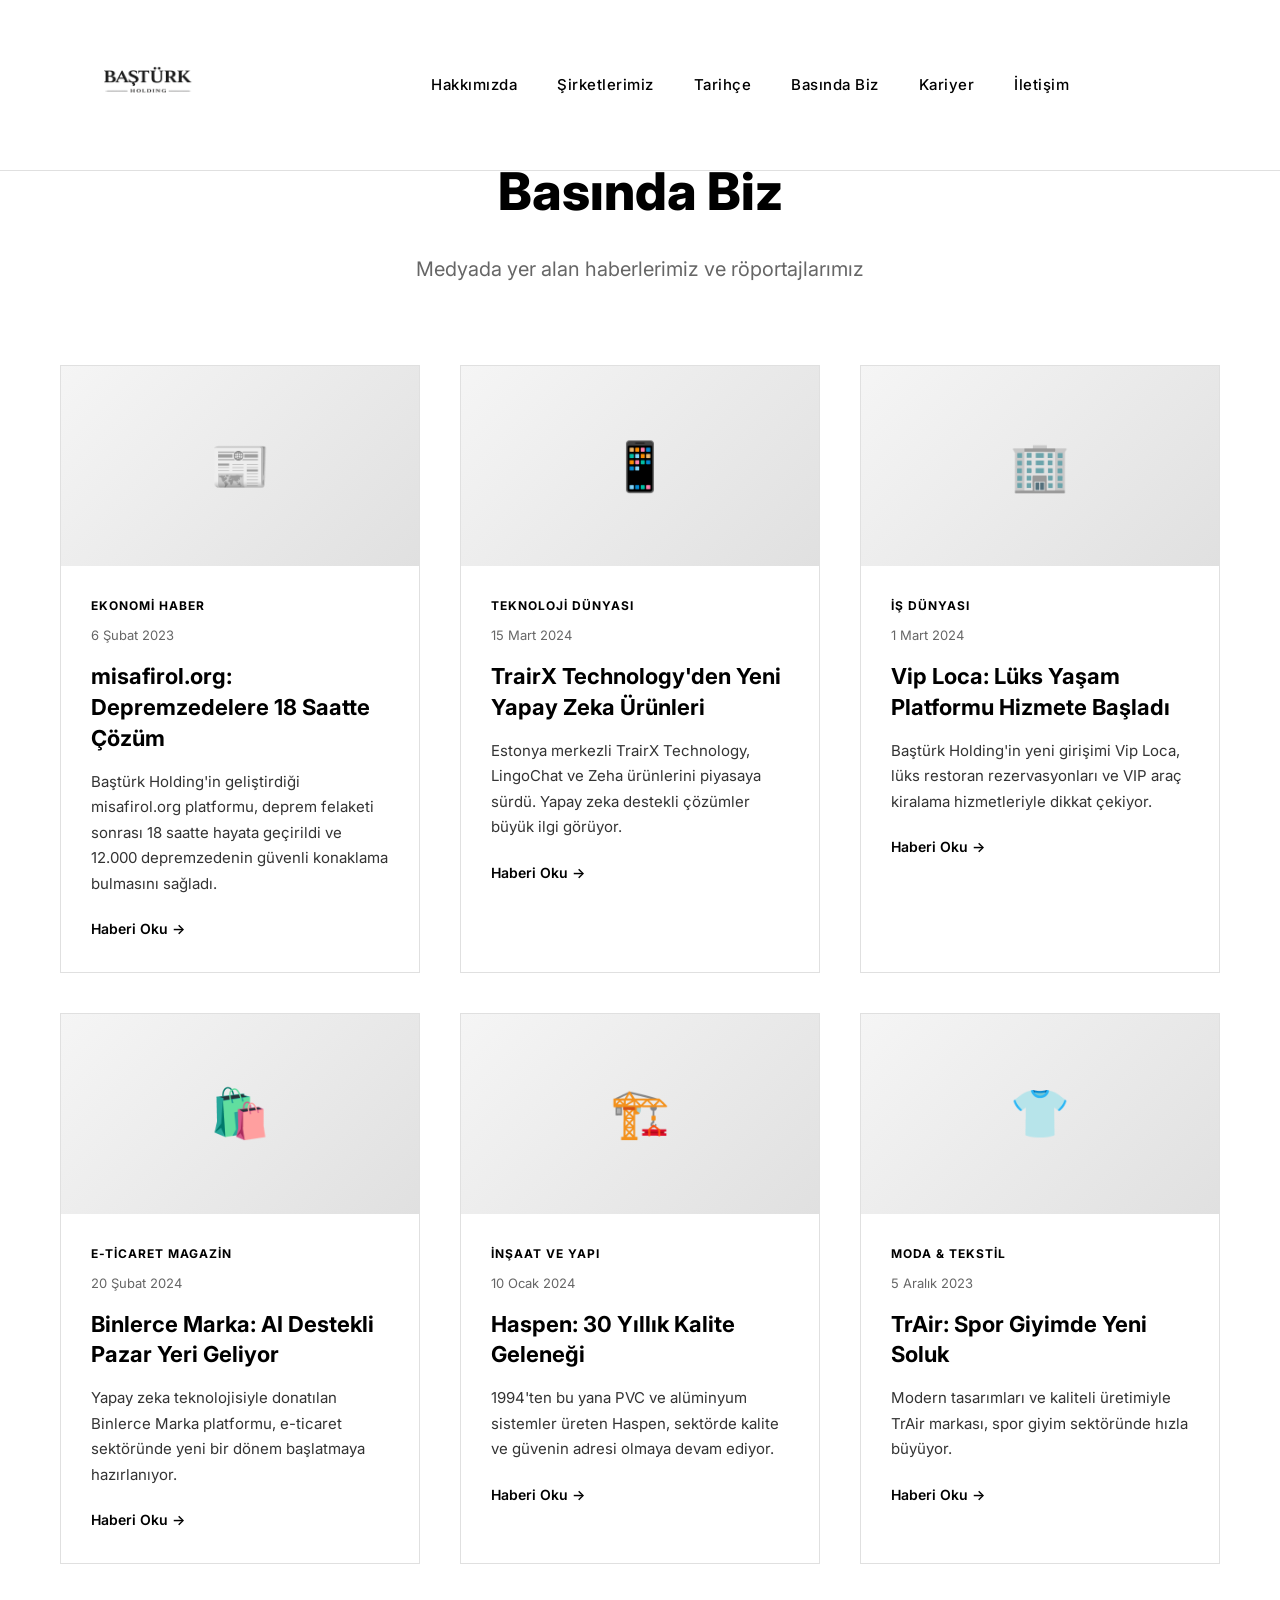
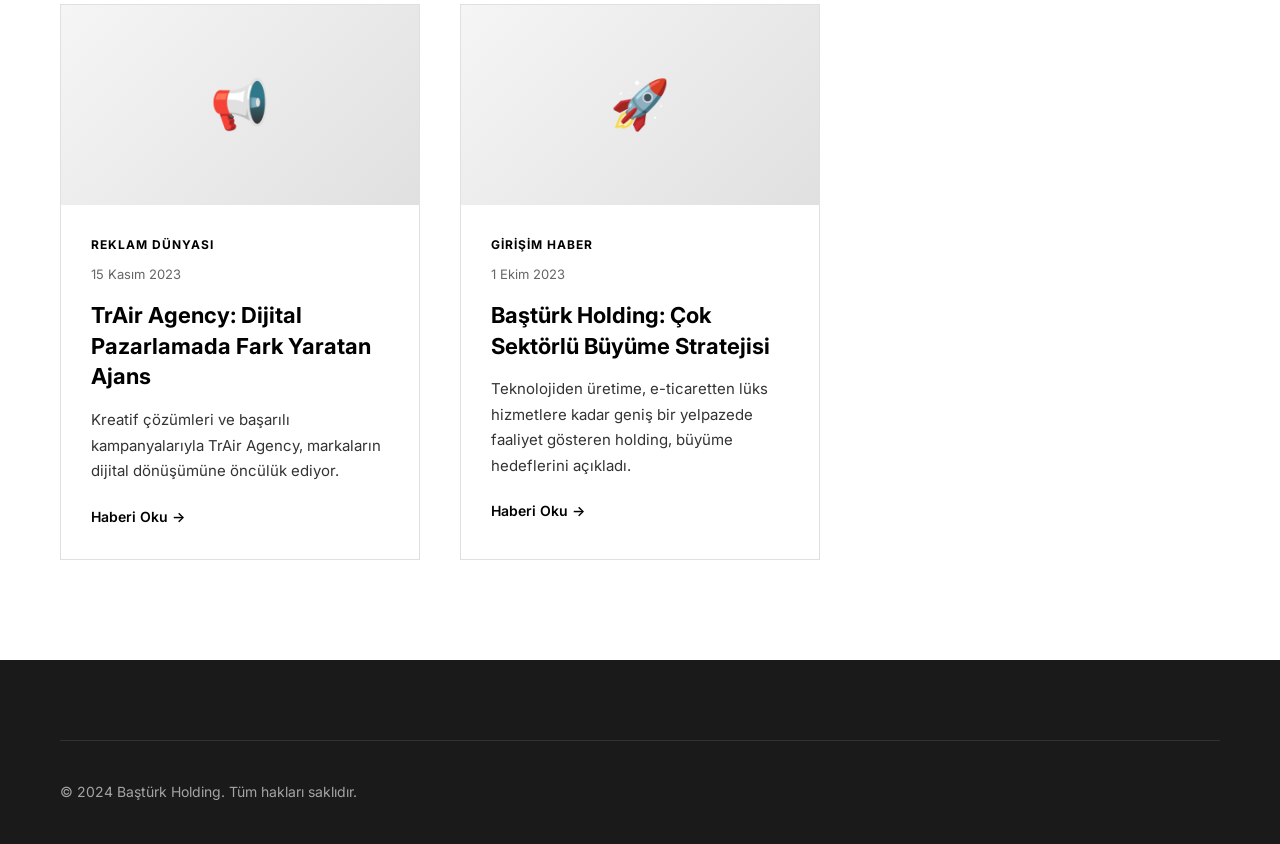
==== basinda-biz.html @ 67f51b10 "Add Careers and Press pages with job listings and media coverage" ====
<!DOCTYPE html>
<html lang="tr">
<head>
    <meta charset="UTF-8">
    <meta name="viewport" content="width=device-width, initial-scale=1.0">
    <title>Basında Biz | Baştürk Holding</title>
    <link rel="stylesheet" href="style.css">
    <link rel="preconnect" href="https://fonts.googleapis.com">
    <link rel="preconnect" href="https://fonts.gstatic.com" crossorigin>
    <link href="https://fonts.googleapis.com/css2?family=Inter:wght@300;400;500;600;700;800;900&display=swap" rel="stylesheet">
    <link rel="icon" type="image/png" href="favicon.png">
    <style>
        .press-page {
            padding: 150px 0 100px;
            background-color: var(--bg-white);
        }
        .press-hero {
            text-align: center;
            margin-bottom: 80px;
        }
        .press-hero h1 {
            font-size: 52px;
            font-weight: 800;
            margin-bottom: 20px;
        }
        .press-hero p {
            font-size: 20px;
            color: var(--light-gray);
        }
        .press-grid {
            display: grid;
            grid-template-columns: repeat(auto-fill, minmax(350px, 1fr));
            gap: 40px;
        }
        .press-card {
            background-color: var(--bg-white);
            border: 1px solid var(--border-gray);
            overflow: hidden;
            transition: var(--transition);
        }
        .press-card:hover {
            transform: translateY(-10px);
            box-shadow: 0 20px 60px rgba(0, 0, 0, 0.12);
        }
        .press-image {
            width: 100%;
            height: 200px;
            background: linear-gradient(135deg, #f5f5f5 0%, #e0e0e0 100%);
            display: flex;
            align-items: center;
            justify-content: center;
            font-size: 48px;
            color: #ccc;
        }
        .press-content {
            padding: 30px;
        }
        .press-source {
            font-size: 12px;
            font-weight: 700;
            letter-spacing: 1px;
            text-transform: uppercase;
            color: var(--primary-black);
            margin-bottom: 10px;
        }
        .press-date {
            font-size: 13px;
            color: var(--light-gray);
            margin-bottom: 15px;
        }
        .press-title {
            font-size: 22px;
            font-weight: 700;
            margin-bottom: 15px;
            line-height: 1.4;
        }
        .press-excerpt {
            font-size: 15px;
            line-height: 1.7;
            color: var(--text-gray);
            margin-bottom: 20px;
        }
        .press-link {
            display: inline-block;
            color: var(--primary-black);
            text-decoration: none;
            font-size: 14px;
            font-weight: 600;
            transition: var(--transition);
        }
        .press-link:hover {
            transform: translateX(5px);
        }
    </style>
</head>
<body>
    <header>
        <div class="container">
            <a href="index.html" class="logo">
                <img src="logo.png" alt="Baştürk Holding" class="logo-image">
            </a>
            <nav class="main-nav">
                <a href="index.html#hakkimizda">Hakkımızda</a>
                <a href="index.html#sirketlerimiz">Şirketlerimiz</a>
                <a href="index.html#timeline">Tarihçe</a>
                <a href="basinda-biz.html" class="active">Basında Biz</a>
                <a href="kariyer.html">Kariyer</a>
                <a href="index.html#iletisim">İletişim</a>
            </nav>
        </div>
    </header>

    <section class="press-page">
        <div class="container">
            <div class="press-hero">
                <h1>Basında Biz</h1>
                <p>Medyada yer alan haberlerimiz ve röportajlarımız</p>
            </div>

            <div class="press-grid">
                <article class="press-card">
                    <div class="press-image">📰</div>
                    <div class="press-content">
                        <div class="press-source">Ekonomi Haber</div>
                        <div class="press-date">6 Şubat 2023</div>
                        <h3 class="press-title">misafirol.org: Depremzedelere 18 Saatte Çözüm</h3>
                        <p class="press-excerpt">
                            Baştürk Holding'in geliştirdiği misafirol.org platformu, deprem felaketi sonrası 18 saatte hayata geçirildi ve 12.000 depremzedenin güvenli konaklama bulmasını sağladı.
                        </p>
                        <a href="#" class="press-link">Haberi Oku →</a>
                    </div>
                </article>

                <article class="press-card">
                    <div class="press-image">📱</div>
                    <div class="press-content">
                        <div class="press-source">Teknoloji Dünyası</div>
                        <div class="press-date">15 Mart 2024</div>
                        <h3 class="press-title">TrairX Technology'den Yeni Yapay Zeka Ürünleri</h3>
                        <p class="press-excerpt">
                            Estonya merkezli TrairX Technology, LingoChat ve Zeha ürünlerini piyasaya sürdü. Yapay zeka destekli çözümler büyük ilgi görüyor.
                        </p>
                        <a href="#" class="press-link">Haberi Oku →</a>
                    </div>
                </article>

                <article class="press-card">
                    <div class="press-image">🏢</div>
                    <div class="press-content">
                        <div class="press-source">İş Dünyası</div>
                        <div class="press-date">1 Mart 2024</div>
                        <h3 class="press-title">Vip Loca: Lüks Yaşam Platformu Hizmete Başladı</h3>
                        <p class="press-excerpt">
                            Baştürk Holding'in yeni girişimi Vip Loca, lüks restoran rezervasyonları ve VIP araç kiralama hizmetleriyle dikkat çekiyor.
                        </p>
                        <a href="#" class="press-link">Haberi Oku →</a>
                    </div>
                </article>

                <article class="press-card">
                    <div class="press-image">🛍️</div>
                    <div class="press-content">
                        <div class="press-source">E-Ticaret Magazin</div>
                        <div class="press-date">20 Şubat 2024</div>
                        <h3 class="press-title">Binlerce Marka: AI Destekli Pazar Yeri Geliyor</h3>
                        <p class="press-excerpt">
                            Yapay zeka teknolojisiyle donatılan Binlerce Marka platformu, e-ticaret sektöründe yeni bir dönem başlatmaya hazırlanıyor.
                        </p>
                        <a href="#" class="press-link">Haberi Oku →</a>
                    </div>
                </article>

                <article class="press-card">
                    <div class="press-image">🏗️</div>
                    <div class="press-content">
                        <div class="press-source">İnşaat ve Yapı</div>
                        <div class="press-date">10 Ocak 2024</div>
                        <h3 class="press-title">Haspen: 30 Yıllık Kalite Geleneği</h3>
                        <p class="press-excerpt">
                            1994'ten bu yana PVC ve alüminyum sistemler üreten Haspen, sektörde kalite ve güvenin adresi olmaya devam ediyor.
                        </p>
                        <a href="#" class="press-link">Haberi Oku →</a>
                    </div>
                </article>

                <article class="press-card">
                    <div class="press-image">👕</div>
                    <div class="press-content">
                        <div class="press-source">Moda & Tekstil</div>
                        <div class="press-date">5 Aralık 2023</div>
                        <h3 class="press-title">TrAir: Spor Giyimde Yeni Soluk</h3>
                        <p class="press-excerpt">
                            Modern tasarımları ve kaliteli üretimiyle TrAir markası, spor giyim sektöründe hızla büyüyor.
                        </p>
                        <a href="#" class="press-link">Haberi Oku →</a>
                    </div>
                </article>

                <article class="press-card">
                    <div class="press-image">📢</div>
                    <div class="press-content">
                        <div class="press-source">Reklam Dünyası</div>
                        <div class="press-date">15 Kasım 2023</div>
                        <h3 class="press-title">TrAir Agency: Dijital Pazarlamada Fark Yaratan Ajans</h3>
                        <p class="press-excerpt">
                            Kreatif çözümleri ve başarılı kampanyalarıyla TrAir Agency, markaların dijital dönüşümüne öncülük ediyor.
                        </p>
                        <a href="#" class="press-link">Haberi Oku →</a>
                    </div>
                </article>

                <article class="press-card">
                    <div class="press-image">🚀</div>
                    <div class="press-content">
                        <div class="press-source">Girişim Haber</div>
                        <div class="press-date">1 Ekim 2023</div>
                        <h3 class="press-title">Baştürk Holding: Çok Sektörlü Büyüme Stratejisi</h3>
                        <p class="press-excerpt">
                            Teknolojiden üretime, e-ticaretten lüks hizmetlere kadar geniş bir yelpazede faaliyet gösteren holding, büyüme hedeflerini açıkladı.
                        </p>
                        <a href="#" class="press-link">Haberi Oku →</a>
                    </div>
                </article>
            </div>
        </div>
    </section>

    <footer>
        <div class="container">
            <div class="footer-bottom">
                <p>&copy; 2024 Baştürk Holding. Tüm hakları saklıdır.</p>
            </div>
        </div>
    </footer>
</body>
</html>
---- style.css ----
* {
    margin: 0;
    padding: 0;
    box-sizing: border-box;
}

:root {
    --primary-black: #000000;
    --secondary-black: #1a1a1a;
    --text-gray: #333333;
    --light-gray: #666666;
    --border-gray: #e0e0e0;
    --bg-white: #ffffff;
    --bg-light: #fafafa;
    --transition: all 0.3s cubic-bezier(0.4, 0, 0.2, 1);
}

[data-theme="dark"] {
    --primary-black: #ffffff;
    --secondary-black: #e5e5e5;
    --text-gray: #cccccc;
    --light-gray: #999999;
    --border-gray: #333333;
    --bg-white: #0a0a0a;
    --bg-light: #1a1a1a;
}

html {
    scroll-behavior: smooth;
}

body {
    font-family: 'Inter', -apple-system, BlinkMacSystemFont, 'Segoe UI', sans-serif;
    background-color: var(--bg-white);
    color: var(--primary-black);
    line-height: 1.6;
    overflow-x: hidden;
    transition: background-color 0.3s ease, color 0.3s ease;
}

.container {
    max-width: 1400px;
    margin: 0 auto;
    padding: 0 60px;
}

/* Custom Cursor */
.cursor {
    width: 10px;
    height: 10px;
    border-radius: 50%;
    background-color: var(--primary-black);
    position: fixed;
    pointer-events: none;
    z-index: 9999;
    transition: transform 0.15s ease;
    mix-blend-mode: difference;
}

.cursor-follower {
    width: 40px;
    height: 40px;
    border: 2px solid var(--primary-black);
    border-radius: 50%;
    position: fixed;
    pointer-events: none;
    z-index: 9998;
    transition: all 0.3s ease;
    mix-blend-mode: difference;
}

/* Loading Screen */
.loading-screen {
    position: fixed;
    top: 0;
    left: 0;
    width: 100%;
    height: 100%;
    background-color: var(--bg-white);
    display: flex;
    align-items: center;
    justify-content: center;
    z-index: 10000;
    transition: opacity 0.5s ease, visibility 0.5s ease;
}

.loading-screen.hidden {
    opacity: 0;
    visibility: hidden;
}

.loader {
    text-align: center;
}

.loader-text {
    font-size: 48px;
    font-weight: 900;
    letter-spacing: 8px;
    margin-bottom: 30px;
    color: var(--primary-black);
}

.loader-bar {
    width: 300px;
    height: 3px;
    background-color: var(--border-gray);
    position: relative;
    overflow: hidden;
}

.loader-bar:after {
    content: '';
    position: absolute;
    top: 0;
    left: -100%;
    width: 100%;
    height: 100%;
    background-color: var(--primary-black);
    animation: loading 1.5s ease-in-out infinite;
}

@keyframes loading {
    0% { left: -100%; }
    100% { left: 100%; }
}

/* Language Toggle */
.language-toggle {
    display: flex;
    gap: 5px;
    background-color: var(--bg-white);
    border: 1px solid var(--border-gray);
    border-radius: 25px;
    padding: 5px;
}

.lang-btn {
    padding: 8px 16px;
    border: none;
    background: transparent;
    color: var(--light-gray);
    font-size: 13px;
    font-weight: 600;
    cursor: pointer;
    border-radius: 20px;
    transition: var(--transition);
}

.lang-btn.active {
    background-color: var(--primary-black);
    color: var(--bg-white);
}

/* Theme Toggle */
.theme-toggle {
    width: 45px;
    height: 45px;
    border-radius: 50%;
    border: 1px solid var(--border-gray);
    background-color: var(--bg-white);
    cursor: pointer;
    display: flex;
    align-items: center;
    justify-content: center;
    transition: var(--transition);
    flex-shrink: 0;
}

.theme-toggle:hover {
    transform: scale(1.1);
    box-shadow: 0 5px 20px rgba(0, 0, 0, 0.1);
}

.sun-icon {
    display: block;
}

.moon-icon {
    display: none;
}

[data-theme="dark"] .sun-icon {
    display: none;
}

[data-theme="dark"] .moon-icon {
    display: block;
}

/* Header */
header {
    background-color: rgba(255, 255, 255, 0.95);
    backdrop-filter: blur(20px);
    border-bottom: 1px solid var(--border-gray);
    padding: 25px 0;
    position: fixed;
    top: 0;
    left: 0;
    right: 0;
    z-index: 1000;
    transition: var(--transition);
}

[data-theme="dark"] header {
    background-color: rgba(10, 10, 10, 0.95);
}

header.scrolled {
    padding: 15px 0;
    box-shadow: 0 2px 30px rgba(0, 0, 0, 0.08);
}

header .container {
    display: flex;
    justify-content: space-between;
    align-items: center;
    gap: 40px;
}

.header-controls {
    display: flex;
    align-items: center;
    gap: 15px;
}

.logo {
    display: flex;
    align-items: center;
    cursor: pointer;
    text-decoration: none;
    flex-shrink: 0;
}

.logo-image {
    height: 120px;
    width: auto;
    transition: var(--transition);
}

.logo-image:hover {
    opacity: 0.8;
}

header.scrolled .logo-image {
    height: 80px;
}

.logo-text {
    font-size: 28px;
    font-weight: 900;
    letter-spacing: 3px;
    color: var(--primary-black);
}

.logo-subtitle {
    font-size: 11px;
    font-weight: 600;
    letter-spacing: 4px;
    color: var(--light-gray);
}

.main-nav {
    display: flex;
    gap: 40px;
    flex: 1;
    justify-content: center;
}

.main-nav a {
    color: var(--primary-black);
    text-decoration: none;
    font-size: 15px;
    font-weight: 500;
    letter-spacing: 0.5px;
    position: relative;
    transition: var(--transition);
}

.main-nav a:hover {
    opacity: 0.6;
}

.mobile-menu-toggle {
    display: none;
    flex-direction: column;
    gap: 6px;
    background: none;
    border: none;
    cursor: pointer;
    padding: 10px;
}

.mobile-menu-toggle span {
    width: 25px;
    height: 2px;
    background-color: var(--primary-black);
    transition: var(--transition);
}

/* Hero Section */
.hero {
    min-height: 100vh;
    display: flex;
    align-items: center;
    justify-content: center;
    position: relative;
    padding-top: 80px;
    overflow: hidden;
}

.hero-background {
    position: absolute;
    top: 0;
    left: 0;
    right: 0;
    bottom: 0;
    z-index: 0;
}

.grid-overlay {
    position: absolute;
    top: 0;
    left: 0;
    right: 0;
    bottom: 0;
    background-image: 
        linear-gradient(rgba(0, 0, 0, 0.03) 1px, transparent 1px),
        linear-gradient(90deg, rgba(0, 0, 0, 0.03) 1px, transparent 1px);
    background-size: 50px 50px;
    animation: gridMove 20s linear infinite;
}

@keyframes gridMove {
    0% { transform: translate(0, 0); }
    100% { transform: translate(50px, 50px); }
}

.gradient-orb {
    position: absolute;
    border-radius: 50%;
    filter: blur(80px);
    opacity: 0.15;
    animation: float 20s ease-in-out infinite;
}

.orb-1 {
    width: 500px;
    height: 500px;
    background: radial-gradient(circle, rgba(0, 0, 0, 0.3) 0%, transparent 70%);
    top: -200px;
    left: -200px;
    animation-delay: 0s;
}

.orb-2 {
    width: 400px;
    height: 400px;
    background: radial-gradient(circle, rgba(0, 0, 0, 0.2) 0%, transparent 70%);
    bottom: -150px;
    right: -150px;
    animation-delay: 7s;
}

.orb-3 {
    width: 350px;
    height: 350px;
    background: radial-gradient(circle, rgba(0, 0, 0, 0.25) 0%, transparent 70%);
    top: 50%;
    left: 50%;
    transform: translate(-50%, -50%);
    animation-delay: 14s;
}

@keyframes float {
    0%, 100% { transform: translate(0, 0) scale(1); }
    33% { transform: translate(50px, -50px) scale(1.1); }
    66% { transform: translate(-50px, 50px) scale(0.9); }
}

.hero-content {
    text-align: center;
    position: relative;
    z-index: 1;
    animation: fadeInUp 1s ease;
}

.hero-badge {
    display: inline-block;
    padding: 10px 25px;
    border: 1px solid var(--border-gray);
    font-size: 12px;
    font-weight: 600;
    letter-spacing: 2px;
    text-transform: uppercase;
    margin-bottom: 40px;
    background-color: var(--bg-white);
}

.hero-title {
    font-size: 90px;
    font-weight: 900;
    letter-spacing: 10px;
    margin-bottom: 30px;
    color: var(--primary-black);
    line-height: 1.1;
}

.title-line {
    display: block;
    animation: slideInLeft 0.8s ease;
}

.title-line:nth-child(2) {
    animation-delay: 0.2s;
}

@keyframes slideInLeft {
    from {
        opacity: 0;
        transform: translateX(-50px);
    }
    to {
        opacity: 1;
        transform: translateX(0);
    }
}

.hero-line {
    width: 100px;
    height: 3px;
    background-color: var(--primary-black);
    margin: 0 auto 30px;
}

.hero-subtitle {
    font-size: 28px;
    font-weight: 300;
    letter-spacing: 2px;
    margin-bottom: 20px;
    color: var(--text-gray);
}

.hero-description {
    font-size: 18px;
    color: var(--light-gray);
    margin-bottom: 50px;
    font-weight: 400;
    max-width: 600px;
    margin-left: auto;
    margin-right: auto;
}

.hero-buttons {
    display: flex;
    gap: 20px;
    justify-content: center;
    flex-wrap: wrap;
}

.cta-button {
    display: inline-block;
    padding: 18px 45px;
    text-decoration: none;
    font-size: 15px;
    font-weight: 600;
    letter-spacing: 1px;
    transition: var(--transition);
    border: 2px solid var(--primary-black);
    position: relative;
    overflow: hidden;
}

.cta-button.primary {
    background-color: var(--primary-black);
    color: var(--bg-white);
}

.cta-button.primary:hover {
    background-color: transparent;
    color: var(--primary-black);
    transform: translateY(-3px);
    box-shadow: 0 10px 30px rgba(0, 0, 0, 0.15);
}

.cta-button.secondary {
    background-color: transparent;
    color: var(--primary-black);
}

.cta-button.secondary:hover {
    background-color: var(--primary-black);
    color: var(--bg-white);
    transform: translateY(-3px);
    box-shadow: 0 10px 30px rgba(0, 0, 0, 0.15);
}

.scroll-indicator {
    position: absolute;
    bottom: 40px;
    left: 50%;
    transform: translateX(-50%);
    display: flex;
    flex-direction: column;
    align-items: center;
    gap: 10px;
    animation: bounce 2s infinite;
}

.scroll-indicator span {
    display: block;
    width: 2px;
    height: 40px;
    background-color: var(--primary-black);
}

.scroll-indicator p {
    font-size: 11px;
    font-weight: 600;
    letter-spacing: 2px;
    text-transform: uppercase;
    color: var(--light-gray);
}

@keyframes bounce {
    0%, 20%, 50%, 80%, 100% {
        transform: translateX(-50%) translateY(0);
    }
    40% {
        transform: translateX(-50%) translateY(-10px);
    }
    60% {
        transform: translateX(-50%) translateY(-5px);
    }
}

@keyframes fadeInUp {
    from {
        opacity: 0;
        transform: translateY(30px);
    }
    to {
        opacity: 1;
        transform: translateY(0);
    }
}

/* Section Header */
.section-header {
    display: flex;
    align-items: center;
    gap: 30px;
    margin-bottom: 80px;
}

.section-number {
    font-size: 100px;
    font-weight: 900;
    color: rgba(0, 0, 0, 0.03);
    line-height: 1;
}

[data-theme="dark"] .section-number {
    color: rgba(255, 255, 255, 0.03);
}

.section-header h2 {
    font-size: 52px;
    font-weight: 800;
    letter-spacing: -1px;
    margin-bottom: 10px;
}

.section-subtitle {
    font-size: 16px;
    color: var(--light-gray);
    font-weight: 500;
    letter-spacing: 1px;
    text-transform: uppercase;
}

/* About Section */
.about {
    padding: 150px 0;
    background-color: var(--bg-white);
    position: relative;
}

.about-content {
    max-width: 1200px;
}

.about-text {
    font-size: 24px;
    line-height: 1.8;
    color: var(--text-gray);
    margin-bottom: 100px;
    font-weight: 400;
}

.stats {
    display: grid;
    grid-template-columns: repeat(4, 1fr);
    gap: 40px;
}

.stat-item {
    text-align: center;
    padding: 50px 30px;
    border: 1px solid var(--border-gray);
    transition: var(--transition);
    position: relative;
    overflow: hidden;
}

.stat-item:before {
    content: '';
    position: absolute;
    top: 0;
    left: -100%;
    width: 100%;
    height: 100%;
    background: linear-gradient(90deg, transparent, rgba(0, 0, 0, 0.03), transparent);
    transition: left 0.5s ease;
}

.stat-item:hover:before {
    left: 100%;
}

.stat-item:hover {
    transform: translateY(-10px);
    box-shadow: 0 15px 50px rgba(0, 0, 0, 0.1);
    border-color: var(--primary-black);
}

.stat-number {
    font-size: 72px;
    font-weight: 900;
    color: var(--primary-black);
    margin-bottom: 15px;
    font-family: 'Playfair Display', serif;
}

.stat-label {
    font-size: 13px;
    font-weight: 600;
    letter-spacing: 2px;
    text-transform: uppercase;
    color: var(--light-gray);
}

/* Companies Section */
.companies {
    padding: 150px 0;
    background-color: var(--bg-light);
}

.filter-buttons {
    display: flex;
    justify-content: center;
    gap: 15px;
    margin-bottom: 60px;
    flex-wrap: wrap;
}

.filter-btn {
    padding: 12px 30px;
    border: 1px solid var(--border-gray);
    background-color: var(--bg-white);
    color: var(--primary-black);
    font-size: 14px;
    font-weight: 600;
    letter-spacing: 0.5px;
    cursor: pointer;
    transition: var(--transition);
}

.filter-btn:hover,
.filter-btn.active {
    background-color: var(--primary-black);
    color: var(--bg-white);
    border-color: var(--primary-black);
    transform: translateY(-2px);
}

.companies-grid {
    display: grid;
    grid-template-columns: repeat(2, 1fr);
    gap: 40px;
}

.company-card {
    background-color: var(--bg-white);
    border: 1px solid var(--border-gray);
    padding: 60px;
    position: relative;
    transition: var(--transition);
    overflow: hidden;
}

.company-card:before {
    content: '';
    position: absolute;
    top: 0;
    left: 0;
    width: 5px;
    height: 0;
    background-color: var(--primary-black);
    transition: height 0.5s ease;
}

.company-card:hover:before {
    height: 100%;
}

.company-card:hover {
    transform: translateY(-10px);
    box-shadow: 0 20px 60px rgba(0, 0, 0, 0.12);
}

.company-number {
    position: absolute;
    top: 30px;
    right: 40px;
    font-size: 140px;
    font-weight: 900;
    color: rgba(0, 0, 0, 0.02);
    line-height: 1;
    font-family: 'Playfair Display', serif;
}

[data-theme="dark"] .company-number {
    color: rgba(255, 255, 255, 0.02);
}

.company-icon {
    margin-bottom: 30px;
    color: var(--primary-black);
}

.company-header {
    margin-bottom: 25px;
}

.company-header h3 {
    font-size: 32px;
    font-weight: 800;
    margin-bottom: 12px;
    color: var(--primary-black);
    letter-spacing: -0.5px;
}

.company-header .location,
.company-header .tagline {
    font-size: 14px;
    color: var(--light-gray);
    font-weight: 500;
    letter-spacing: 1px;
}

.company-header .tagline {
    font-style: italic;
    font-weight: 400;
}

.company-description {
    font-size: 17px;
    line-height: 1.8;
    color: var(--text-gray);
    margin-bottom: 30px;
    font-weight: 400;
}

.company-services {
    display: flex;
    flex-wrap: wrap;
    gap: 12px;
    margin: 30px 0;
}

.service-tag {
    display: inline-block;
    padding: 10px 20px;
    background-color: var(--bg-light);
    color: var(--primary-black);
    font-size: 13px;
    font-weight: 500;
    letter-spacing: 0.5px;
    border: 1px solid var(--border-gray);
    transition: var(--transition);
}

.service-tag:hover {
    background-color: var(--primary-black);
    color: var(--bg-white);
    transform: translateY(-2px);
}

.company-link {
    display: inline-block;
    margin-top: 25px;
    color: var(--primary-black);
    text-decoration: none;
    font-size: 15px;
    font-weight: 600;
    letter-spacing: 0.5px;
    transition: var(--transition);
}

.company-link:hover {
    transform: translateX(10px);
}

.status {
    font-size: 13px;
    color: var(--light-gray);
    font-style: italic;
    margin-top: 25px;
    padding-top: 25px;
    border-top: 1px solid var(--border-gray);
}

/* Products Grid */
.products-grid {
    display: grid;
    grid-template-columns: repeat(3, 1fr);
    gap: 15px;
    margin: 30px 0;
}

.product-item {
    padding: 25px;
    background-color: var(--bg-light);
    border: 1px solid var(--border-gray);
    transition: var(--transition);
    cursor: pointer;
}

.product-item:hover {
    background-color: var(--primary-black);
    color: var(--bg-white);
    transform: scale(1.05);
    box-shadow: 0 10px 30px rgba(0, 0, 0, 0.15);
}

.product-item h4 {
    font-size: 18px;
    font-weight: 700;
    margin-bottom: 8px;
}

.product-item p {
    font-size: 13px;
    font-weight: 400;
    opacity: 0.8;
}

.product-item:hover p {
    color: var(--bg-white);
}

.values {
    margin-top: 30px;
    padding-top: 30px;
    border-top: 1px solid var(--border-gray);
}

.values p {
    font-size: 15px;
    color: var(--text-gray);
    line-height: 1.8;
}

/* Timeline Section */
.timeline-section {
    padding: 150px 0;
    background-color: var(--bg-white);
}

.timeline {
    position: relative;
    max-width: 1000px;
    margin: 0 auto;
}

.timeline:before {
    content: '';
    position: absolute;
    left: 50%;
    top: 0;
    bottom: 0;
    width: 2px;
    background-color: var(--border-gray);
    transform: translateX(-50%);
}

.timeline-item {
    display: flex;
    gap: 60px;
    margin-bottom: 80px;
    position: relative;
    opacity: 0;
    transform: translateY(30px);
    transition: var(--transition);
}

.timeline-item.visible {
    opacity: 1;
    transform: translateY(0);
}

.timeline-item:nth-child(even) {
    flex-direction: row-reverse;
}

.timeline-year {
    flex: 0 0 200px;
    text-align: right;
    font-size: 48px;
    font-weight: 900;
    color: var(--primary-black);
    font-family: 'Playfair Display', serif;
}

.timeline-item:nth-child(even) .timeline-year {
    text-align: left;
}

.timeline-content {
    flex: 1;
    padding: 30px;
    background-color: var(--bg-light);
    border: 1px solid var(--border-gray);
    position: relative;
}

.timeline-content:before {
    content: '';
    position: absolute;
    top: 50%;
    width: 20px;
    height: 20px;
    background-color: var(--primary-black);
    border-radius: 50%;
    transform: translateY(-50%);
}

.timeline-item:nth-child(odd) .timeline-content:before {
    left: -70px;
}

.timeline-item:nth-child(even) .timeline-content:before {
    right: -70px;
}

.timeline-content h3 {
    font-size: 24px;
    font-weight: 700;
    margin-bottom: 15px;
    color: var(--primary-black);
}

.timeline-content p {
    font-size: 16px;
    line-height: 1.8;
    color: var(--text-gray);
}

/* News Section */
.news-section {
    padding: 150px 0;
    background-color: var(--bg-light);
}

.news-grid {
    display: grid;
    grid-template-columns: repeat(3, 1fr);
    gap: 40px;
}

.news-card {
    background-color: var(--bg-white);
    border: 1px solid var(--border-gray);
    padding: 40px;
    transition: var(--transition);
    cursor: pointer;
}

.news-card:hover {
    transform: translateY(-10px);
    box-shadow: 0 20px 60px rgba(0, 0, 0, 0.12);
}

.news-date {
    font-size: 12px;
    font-weight: 600;
    letter-spacing: 1px;
    text-transform: uppercase;
    color: var(--light-gray);
    margin-bottom: 20px;
}

.news-card h3 {
    font-size: 22px;
    font-weight: 700;
    margin-bottom: 15px;
    color: var(--primary-black);
    line-height: 1.4;
}

.news-card p {
    font-size: 15px;
    line-height: 1.7;
    color: var(--text-gray);
    margin-bottom: 20px;
}

.news-link {
    display: inline-block;
    color: var(--primary-black);
    text-decoration: none;
    font-size: 14px;
    font-weight: 600;
    letter-spacing: 0.5px;
    transition: var(--transition);
}

.news-link:hover {
    transform: translateX(10px);
}

/* Contact Section */
.contact {
    padding: 150px 0;
    background-color: var(--bg-white);
}

.contact-wrapper {
    display: grid;
    grid-template-columns: 1fr 1.5fr;
    gap: 80px;
    margin-top: 60px;
}

.contact-info-box h3 {
    font-size: 32px;
    font-weight: 800;
    margin-bottom: 40px;
    letter-spacing: -0.5px;
}

.contact-item {
    display: flex;
    align-items: flex-start;
    gap: 20px;
    margin-bottom: 30px;
}

.contact-item svg {
    flex-shrink: 0;
    margin-top: 3px;
}

.contact-item p {
    font-size: 17px;
    color: var(--text-gray);
    line-height: 1.6;
}

.contact-domain {
    font-weight: 700;
    color: var(--primary-black);
}

.social-links {
    display: flex;
    gap: 20px;
    margin-top: 40px;
}

.social-links a {
    width: 50px;
    height: 50px;
    border: 1px solid var(--border-gray);
    display: flex;
    align-items: center;
    justify-content: center;
    color: var(--primary-black);
    transition: var(--transition);
}

.social-links a:hover {
    background-color: var(--primary-black);
    color: var(--bg-white);
    transform: translateY(-5px);
    box-shadow: 0 10px 30px rgba(0, 0, 0, 0.15);
}

/* Contact Form */
.contact-form-box {
    background-color: var(--bg-light);
    border: 1px solid var(--border-gray);
    padding: 50px;
}

.form-group {
    position: relative;
    margin-bottom: 35px;
}

.form-group input,
.form-group textarea {
    width: 100%;
    padding: 15px 0;
    border: none;
    border-bottom: 2px solid var(--border-gray);
    background-color: transparent;
    font-size: 16px;
    color: var(--primary-black);
    font-family: 'Inter', sans-serif;
    transition: var(--transition);
}

.form-group input:focus,
.form-group textarea:focus {
    outline: none;
    border-bottom-color: var(--primary-black);
}

.form-group label {
    position: absolute;
    left: 0;
    top: 15px;
    color: var(--light-gray);
    font-size: 16px;
    pointer-events: none;
    transition: var(--transition);
}

.form-group input:focus + label,
.form-group input:not(:placeholder-shown) + label,
.form-group textarea:focus + label,
.form-group textarea:not(:placeholder-shown) + label {
    top: -20px;
    font-size: 12px;
    color: var(--primary-black);
    font-weight: 600;
}

.submit-btn {
    width: 100%;
    padding: 18px;
    background-color: var(--primary-black);
    color: var(--bg-white);
    border: 2px solid var(--primary-black);
    font-size: 15px;
    font-weight: 600;
    letter-spacing: 1px;
    cursor: pointer;
    transition: var(--transition);
}

.submit-btn:hover {
    background-color: transparent;
    color: var(--primary-black);
    transform: translateY(-3px);
    box-shadow: 0 10px 30px rgba(0, 0, 0, 0.15);
}

/* Newsletter Section */
.newsletter {
    padding: 100px 0;
    background-color: var(--primary-black);
    color: var(--bg-white);
}

.newsletter-content {
    text-align: center;
    max-width: 700px;
    margin: 0 auto;
}

.newsletter h2 {
    font-size: 42px;
    font-weight: 800;
    margin-bottom: 20px;
    color: var(--bg-white);
}

.newsletter p {
    font-size: 18px;
    margin-bottom: 40px;
    color: rgba(255, 255, 255, 0.7);
}

.newsletter-form {
    display: flex;
    gap: 15px;
    max-width: 500px;
    margin: 0 auto;
}

.newsletter-form input {
    flex: 1;
    padding: 18px 25px;
    border: 1px solid rgba(255, 255, 255, 0.2);
    background-color: rgba(255, 255, 255, 0.05);
    color: var(--bg-white);
    font-size: 15px;
    font-family: 'Inter', sans-serif;
}

.newsletter-form input::placeholder {
    color: rgba(255, 255, 255, 0.5);
}

.newsletter-form button {
    padding: 18px 35px;
    background-color: var(--bg-white);
    color: var(--primary-black);
    border: none;
    font-size: 15px;
    font-weight: 600;
    letter-spacing: 0.5px;
    cursor: pointer;
    transition: var(--transition);
}

.newsletter-form button:hover {
    transform: translateY(-3px);
    box-shadow: 0 10px 30px rgba(255, 255, 255, 0.3);
}

/* Footer */
footer {
    background-color: var(--secondary-black);
    color: var(--bg-white);
    padding: 80px 0 40px;
}

[data-theme="dark"] footer {
    background-color: #000000;
}

.footer-grid {
    display: grid;
    grid-template-columns: 2fr 1fr 1fr 1fr;
    gap: 60px;
    margin-bottom: 60px;
}

.footer-logo {
    display: flex;
    flex-direction: column;
    gap: 5px;
    margin-bottom: 25px;
}

.footer-logo .logo-text {
    font-size: 32px;
    font-weight: 900;
    letter-spacing: 4px;
}

.footer-logo .logo-subtitle {
    font-size: 12px;
    font-weight: 600;
    letter-spacing: 5px;
    opacity: 0.6;
}

.footer-description {
    font-size: 15px;
    line-height: 1.8;
    opacity: 0.7;
    max-width: 350px;
}

.footer-col h4 {
    font-size: 16px;
    font-weight: 700;
    letter-spacing: 1px;
    text-transform: uppercase;
    margin-bottom: 25px;
}

.footer-col ul {
    list-style: none;
}

.footer-col ul li {
    margin-bottom: 15px;
}

.footer-col ul li a {
    color: rgba(255, 255, 255, 0.7);
    text-decoration: none;
    font-size: 15px;
    transition: var(--transition);
}

.footer-col ul li a:hover {
    color: var(--bg-white);
    padding-left: 10px;
}

.footer-bottom {
    padding-top: 40px;
    border-top: 1px solid rgba(255, 255, 255, 0.1);
    display: flex;
    justify-content: space-between;
    align-items: center;
}

.footer-bottom p {
    font-size: 14px;
    opacity: 0.6;
}

.footer-credit {
    font-style: italic;
}

/* Cookie Consent */
.cookie-consent {
    position: fixed;
    bottom: 30px;
    left: 30px;
    right: 30px;
    max-width: 600px;
    background-color: var(--bg-white);
    border: 1px solid var(--border-gray);
    padding: 30px;
    box-shadow: 0 10px 50px rgba(0, 0, 0, 0.15);
    z-index: 9999;
    transform: translateY(150%);
    transition: transform 0.5s ease;
}

.cookie-consent.show {
    transform: translateY(0);
}

.cookie-consent.hide {
    transform: translateY(150%);
}

.cookie-content p {
    font-size: 14px;
    line-height: 1.7;
    color: var(--text-gray);
    margin-bottom: 20px;
}

.cookie-buttons {
    display: flex;
    gap: 15px;
}

.cookie-btn {
    padding: 12px 30px;
    border: 1px solid var(--border-gray);
    font-size: 14px;
    font-weight: 600;
    cursor: pointer;
    transition: var(--transition);
}

.cookie-btn.accept {
    background-color: var(--primary-black);
    color: var(--bg-white);
    border-color: var(--primary-black);
}

.cookie-btn.accept:hover {
    transform: translateY(-2px);
    box-shadow: 0 5px 20px rgba(0, 0, 0, 0.2);
}

.cookie-btn.decline {
    background-color: transparent;
    color: var(--primary-black);
}

.cookie-btn.decline:hover {
    background-color: var(--bg-light);
}

/* Back to Top Button */
.back-to-top {
    position: fixed;
    bottom: 30px;
    right: 30px;
    width: 60px;
    height: 60px;
    background-color: var(--primary-black);
    color: var(--bg-white);
    border: none;
    border-radius: 50%;
    cursor: pointer;
    display: flex;
    align-items: center;
    justify-content: center;
    opacity: 0;
    visibility: hidden;
    transition: var(--transition);
    z-index: 999;
}

.back-to-top.show {
    opacity: 1;
    visibility: visible;
}

.back-to-top:hover {
    transform: translateY(-5px);
    box-shadow: 0 10px 30px rgba(0, 0, 0, 0.3);
}

/* Animations */
.fade-in {
    opacity: 0;
    transform: translateY(30px);
    transition: all 0.8s ease;
}

.fade-in.visible {
    opacity: 1;
    transform: translateY(0);
}

/* Responsive Design */
@media (max-width: 1200px) {
    .container {
        padding: 0 40px;
    }

    .companies-grid {
        grid-template-columns: 1fr;
    }

    .footer-grid {
        grid-template-columns: repeat(2, 1fr);
    }
}

@media (max-width: 1024px) {
    .hero-title {
        font-size: 70px;
    }

    .section-number {
        font-size: 80px;
    }

    .section-header h2 {
        font-size: 42px;
    }

    .products-grid {
        grid-template-columns: repeat(2, 1fr);
    }

    .stats {
        grid-template-columns: repeat(2, 1fr);
    }

    .news-grid {
        grid-template-columns: repeat(2, 1fr);
    }

    .contact-wrapper {
        grid-template-columns: 1fr;
        gap: 50px;
    }

    .timeline:before {
        left: 30px;
    }

    .timeline-item {
        flex-direction: column !important;
        padding-left: 80px;
    }

    .timeline-year {
        text-align: left !important;
    }

    .timeline-item:nth-child(odd) .timeline-content:before,
    .timeline-item:nth-child(even) .timeline-content:before {
        left: -70px;
    }
}

@media (max-width: 768px) {
    .container {
        padding: 0 25px;
    }

    .cursor,
    .cursor-follower {
        display: none;
    }

    .language-toggle,
    .theme-toggle {
        top: auto;
        bottom: 20px;
    }

    .language-toggle {
        right: 100px;
    }

    .theme-toggle {
        right: 30px;
    }

    header .container {
        flex-direction: row;
    }

    .main-nav {
        position: fixed;
        top: 80px;
        left: 0;
        right: 0;
        background-color: var(--bg-white);
        flex-direction: column;
        padding: 30px;
        gap: 20px;
        border-bottom: 1px solid var(--border-gray);
        transform: translateY(-100%);
        opacity: 0;
        visibility: hidden;
        transition: var(--transition);
    }

    .main-nav.active {
        transform: translateY(0);
        opacity: 1;
        visibility: visible;
    }

    .mobile-menu-toggle {
        display: flex;
    }

    .mobile-menu-toggle.active span:nth-child(1) {
        transform: rotate(45deg) translate(8px, 8px);
    }

    .mobile-menu-toggle.active span:nth-child(2) {
        opacity: 0;
    }

    .mobile-menu-toggle.active span:nth-child(3) {
        transform: rotate(-45deg) translate(8px, -8px);
    }

    .hero {
        min-height: 80vh;
        padding-top: 100px;
    }

    .hero-title {
        font-size: 48px;
        letter-spacing: 5px;
    }

    .hero-subtitle {
        font-size: 22px;
    }

    .hero-description {
        font-size: 16px;
    }

    .hero-buttons {
        flex-direction: column;
        align-items: center;
    }

    .cta-button {
        width: 100%;
        max-width: 300px;
        text-align: center;
    }

    .section-header {
        flex-direction: column;
        align-items: flex-start;
        gap: 15px;
        margin-bottom: 50px;
    }

    .section-number {
        font-size: 60px;
    }

    .section-header h2 {
        font-size: 32px;
    }

    .about,
    .companies,
    .timeline-section,
    .news-section,
    .contact {
        padding: 80px 0;
    }

    .about-text {
        font-size: 18px;
        margin-bottom: 60px;
    }

    .stats {
        grid-template-columns: 1fr;
        gap: 25px;
    }

    .stat-item {
        padding: 40px 20px;
    }

    .company-card {
        padding: 40px 30px;
    }

    .company-number {
        font-size: 100px;
        top: 20px;
        right: 20px;
    }

    .company-header h3 {
        font-size: 26px;
    }

    .company-description {
        font-size: 16px;
    }

    .products-grid {
        grid-template-columns: 1fr;
    }

    .news-grid {
        grid-template-columns: 1fr;
    }

    .footer-grid {
        grid-template-columns: 1fr;
        gap: 40px;
    }

    .footer-bottom {
        flex-direction: column;
        gap: 15px;
        text-align: center;
    }

    .newsletter-form {
        flex-direction: column;
    }

    .cookie-consent {
        left: 15px;
        right: 15px;
        bottom: 15px;
        padding: 20px;
    }

    .cookie-buttons {
        flex-direction: column;
    }

    .cookie-btn {
        width: 100%;
    }
}

@media (max-width: 480px) {
    .hero-title {
        font-size: 36px;
        letter-spacing: 3px;
    }

    .logo-text {
        font-size: 22px;
        letter-spacing: 2px;
    }

    .company-services {
        flex-direction: column;
    }

    .service-tag {
        text-align: center;
    }

    .filter-buttons {
        gap: 10px;
    }

    .filter-btn {
        padding: 10px 20px;
        font-size: 12px;
    }
}

/* Print Styles */
@media print {
    .loading-screen,
    .cursor,
    .cursor-follower,
    .language-toggle,
    .theme-toggle,
    .back-to-top,
    .cookie-consent,
    .scroll-indicator,
    header,
    .newsletter,
    .cta-button {
        display: none !important;
    }
}

/* Featured News Card */
.news-card.featured {
    grid-column: span 2;
    background: linear-gradient(135deg, var(--bg-white) 0%, var(--bg-light) 100%);
    border: 2px solid var(--primary-black);
}

.news-badge {
    display: inline-block;
    padding: 6px 15px;
    background-color: var(--primary-black);
    color: var(--bg-white);
    font-size: 11px;
    font-weight: 700;
    letter-spacing: 1px;
    text-transform: uppercase;
    margin-bottom: 15px;
}

.news-card.featured h3 {
    font-size: 28px;
}

.news-card.featured p {
    font-size: 16px;
}

@media (max-width: 1024px) {
    .news-card.featured {
        grid-column: span 1;
    }
}

/* Company Locations */
.company-locations {
    margin: 30px 0;
    padding: 25px;
    background-color: var(--bg-light);
    border-left: 3px solid var(--primary-black);
}

.company-locations h4 {
    font-size: 16px;
    font-weight: 700;
    margin-bottom: 15px;
    color: var(--primary-black);
}

.company-locations ul {
    list-style: none;
    padding: 0;
}

.company-locations ul li {
    font-size: 15px;
    color: var(--text-gray);
    margin-bottom: 10px;
    padding-left: 0;
}

.company-locations ul li:before {
    content: none;
}
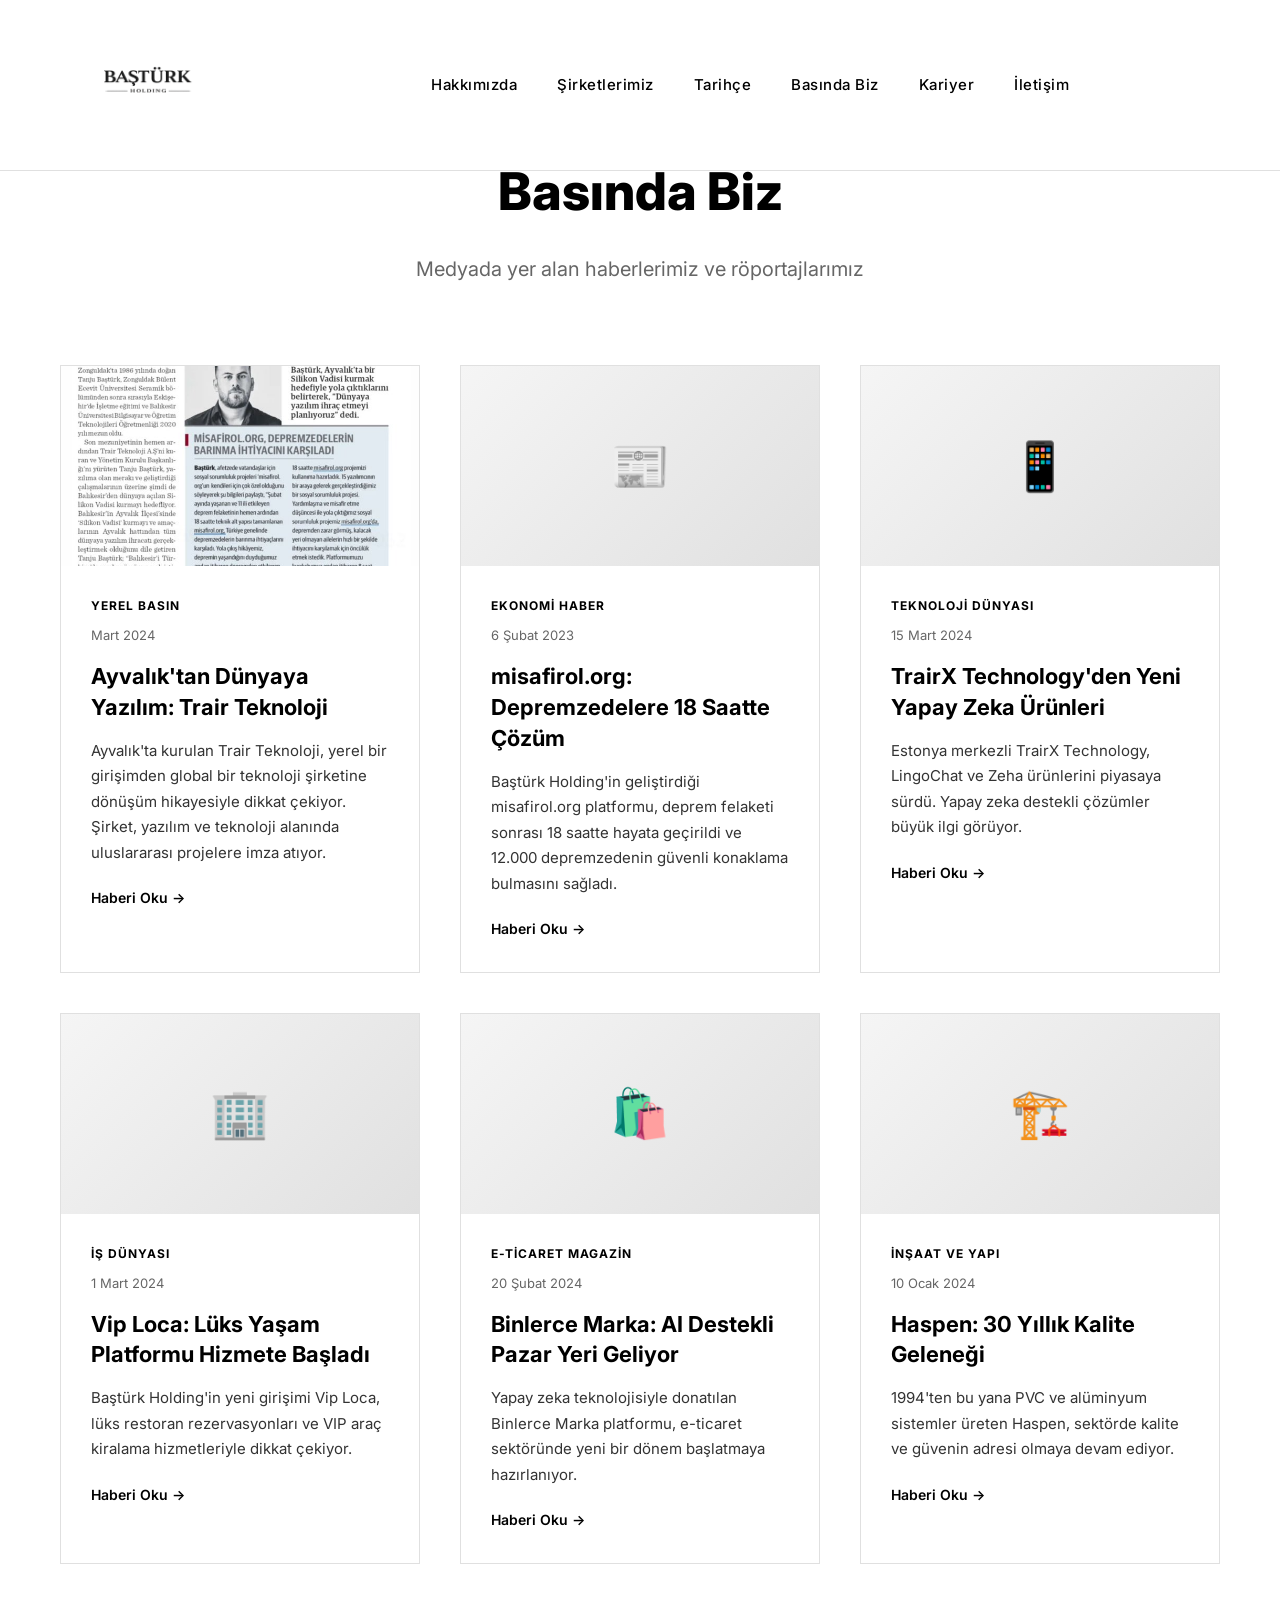
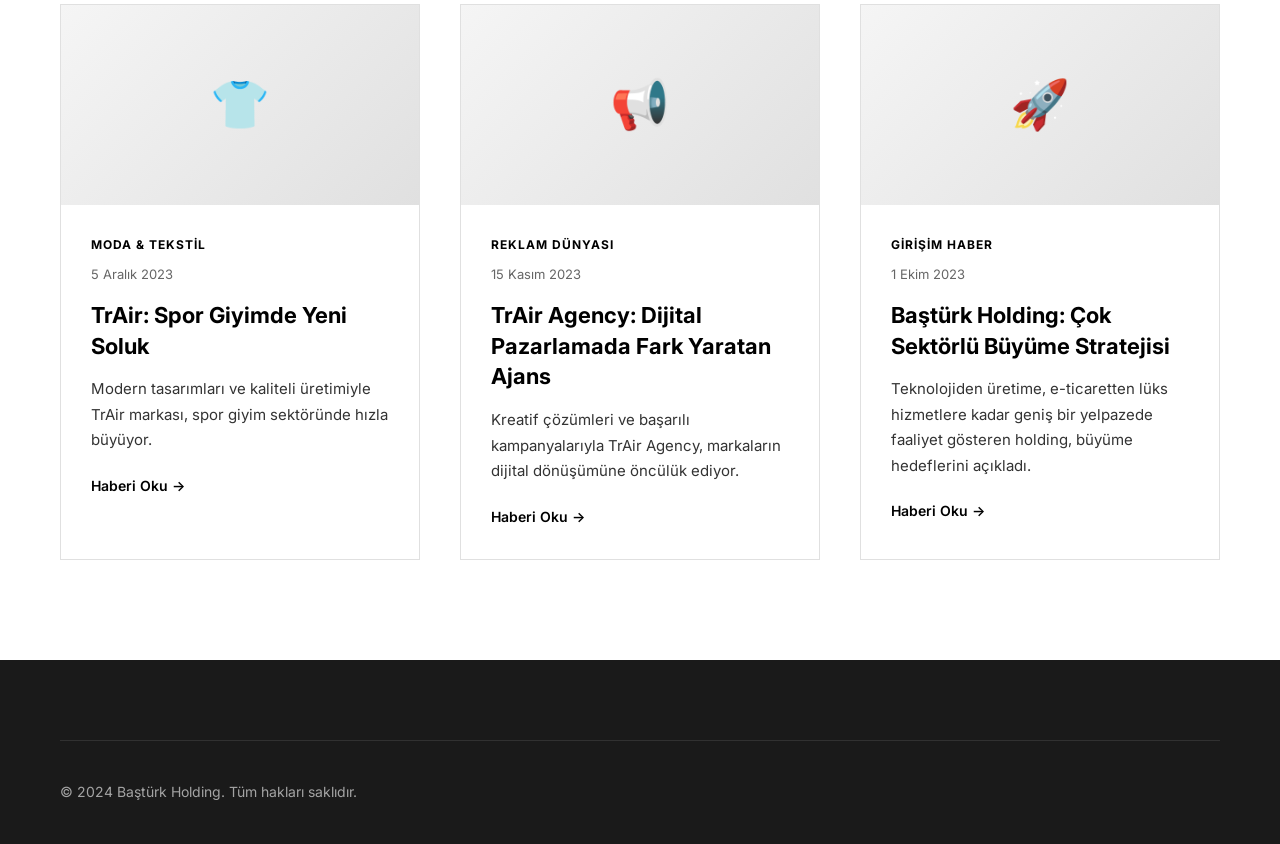
==== commit 8245f7e7: "Add Ayvalık news to press page with image" ====
--- a/basinda-biz.html
+++ b/basinda-biz.html
@@ -119,6 +119,21 @@
 
             <div class="press-grid">
                 <article class="press-card">
+                    <div class="press-image">
+                        <img src="Trairteknoloji.jpg" alt="Ayvalık'tan Dünyaya Yazılım" style="width: 100%; height: 100%; object-fit: cover;">
+                    </div>
+                    <div class="press-content">
+                        <div class="press-source">Yerel Basın</div>
+                        <div class="press-date">Mart 2024</div>
+                        <h3 class="press-title">Ayvalık'tan Dünyaya Yazılım: Trair Teknoloji</h3>
+                        <p class="press-excerpt">
+                            Ayvalık'ta kurulan Trair Teknoloji, yerel bir girişimden global bir teknoloji şirketine dönüşüm hikayesiyle dikkat çekiyor. Şirket, yazılım ve teknoloji alanında uluslararası projelere imza atıyor.
+                        </p>
+                        <a href="#" class="press-link">Haberi Oku →</a>
+                    </div>
+                </article>
+
+                <article class="press-card">
                     <div class="press-image">📰</div>
                     <div class="press-content">
                         <div class="press-source">Ekonomi Haber</div>
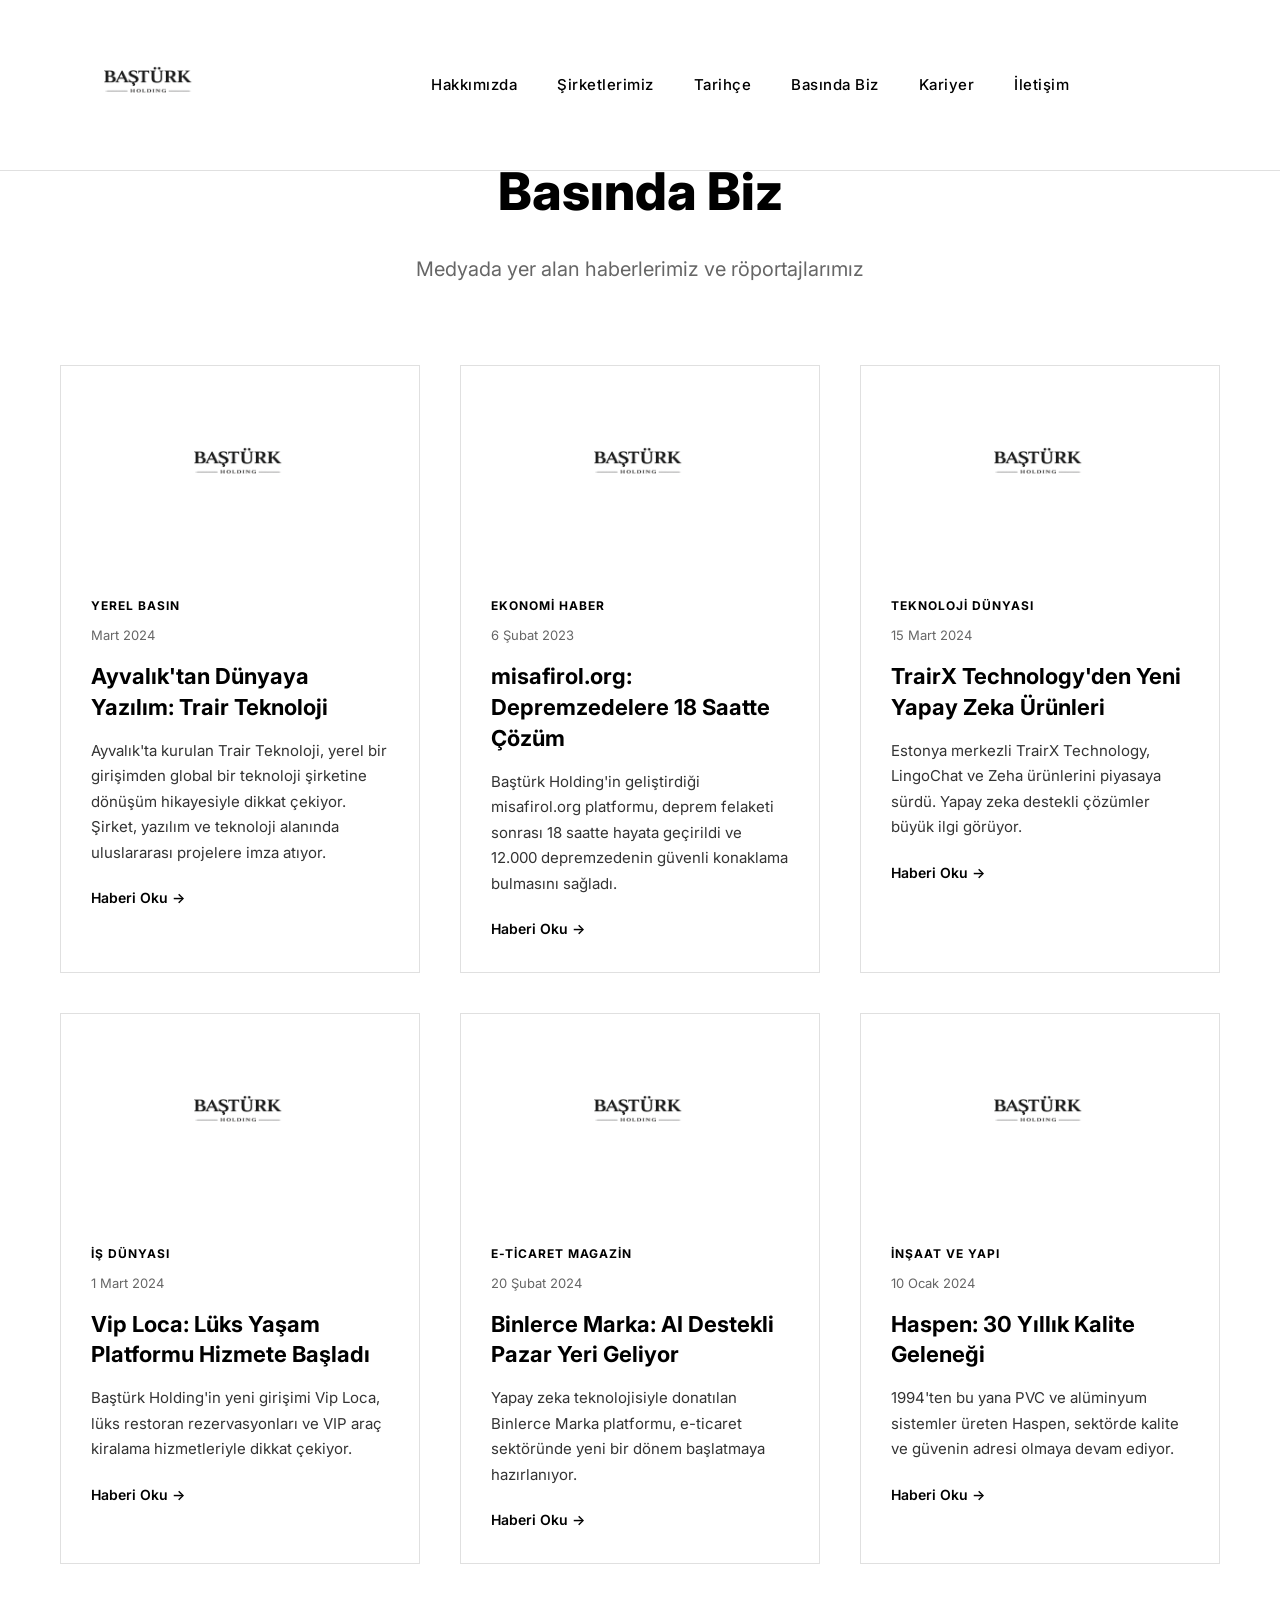
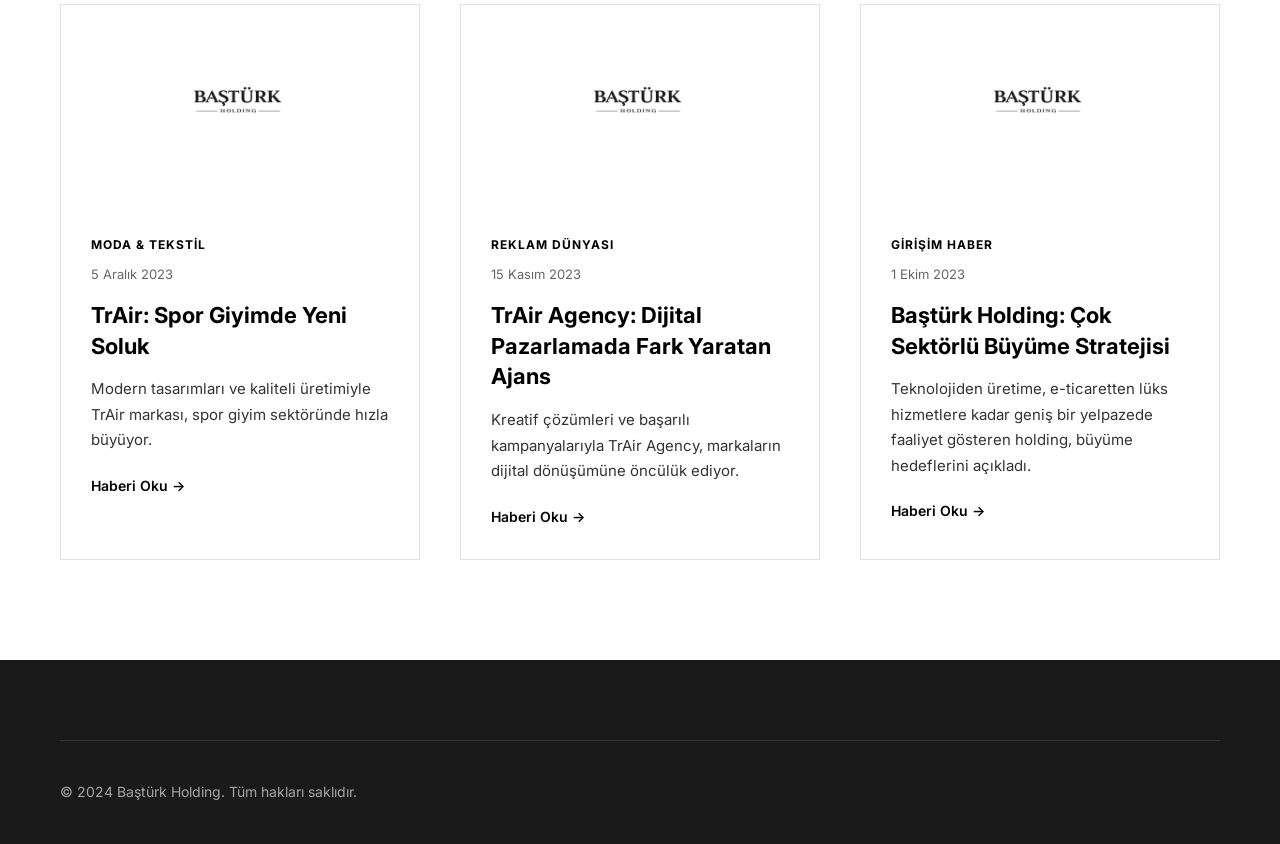
==== commit 5b2830a5: "Replace all press card images with Baştürk Holding logo" ====
--- a/basinda-biz.html
+++ b/basinda-biz.html
@@ -120,7 +120,7 @@
             <div class="press-grid">
                 <article class="press-card">
                     <div class="press-image">
-                        <img src="Trairteknoloji.jpg" alt="Ayvalık'tan Dünyaya Yazılım" style="width: 100%; height: 100%; object-fit: cover;">
+                        <img src="logo.png" alt="Baştürk Holding" style="width: 100%; height: 100%; object-fit: contain; padding: 40px; background-color: #fff;">
                     </div>
                     <div class="press-content">
                         <div class="press-source">Yerel Basın</div>
@@ -134,7 +134,9 @@
                 </article>
 
                 <article class="press-card">
-                    <div class="press-image">📰</div>
+                    <div class="press-image">
+                        <img src="logo.png" alt="Baştürk Holding" style="width: 100%; height: 100%; object-fit: contain; padding: 40px; background-color: #fff;">
+                    </div>
                     <div class="press-content">
                         <div class="press-source">Ekonomi Haber</div>
                         <div class="press-date">6 Şubat 2023</div>
@@ -147,7 +149,9 @@
                 </article>
 
                 <article class="press-card">
-                    <div class="press-image">📱</div>
+                    <div class="press-image">
+                        <img src="logo.png" alt="Baştürk Holding" style="width: 100%; height: 100%; object-fit: contain; padding: 40px; background-color: #fff;">
+                    </div>
                     <div class="press-content">
                         <div class="press-source">Teknoloji Dünyası</div>
                         <div class="press-date">15 Mart 2024</div>
@@ -160,7 +164,9 @@
                 </article>
 
                 <article class="press-card">
-                    <div class="press-image">🏢</div>
+                    <div class="press-image">
+                        <img src="logo.png" alt="Baştürk Holding" style="width: 100%; height: 100%; object-fit: contain; padding: 40px; background-color: #fff;">
+                    </div>
                     <div class="press-content">
                         <div class="press-source">İş Dünyası</div>
                         <div class="press-date">1 Mart 2024</div>
@@ -173,7 +179,9 @@
                 </article>
 
                 <article class="press-card">
-                    <div class="press-image">🛍️</div>
+                    <div class="press-image">
+                        <img src="logo.png" alt="Baştürk Holding" style="width: 100%; height: 100%; object-fit: contain; padding: 40px; background-color: #fff;">
+                    </div>
                     <div class="press-content">
                         <div class="press-source">E-Ticaret Magazin</div>
                         <div class="press-date">20 Şubat 2024</div>
@@ -186,7 +194,9 @@
                 </article>
 
                 <article class="press-card">
-                    <div class="press-image">🏗️</div>
+                    <div class="press-image">
+                        <img src="logo.png" alt="Baştürk Holding" style="width: 100%; height: 100%; object-fit: contain; padding: 40px; background-color: #fff;">
+                    </div>
                     <div class="press-content">
                         <div class="press-source">İnşaat ve Yapı</div>
                         <div class="press-date">10 Ocak 2024</div>
@@ -199,7 +209,9 @@
                 </article>
 
                 <article class="press-card">
-                    <div class="press-image">👕</div>
+                    <div class="press-image">
+                        <img src="logo.png" alt="Baştürk Holding" style="width: 100%; height: 100%; object-fit: contain; padding: 40px; background-color: #fff;">
+                    </div>
                     <div class="press-content">
                         <div class="press-source">Moda & Tekstil</div>
                         <div class="press-date">5 Aralık 2023</div>
@@ -212,7 +224,9 @@
                 </article>
 
                 <article class="press-card">
-                    <div class="press-image">📢</div>
+                    <div class="press-image">
+                        <img src="logo.png" alt="Baştürk Holding" style="width: 100%; height: 100%; object-fit: contain; padding: 40px; background-color: #fff;">
+                    </div>
                     <div class="press-content">
                         <div class="press-source">Reklam Dünyası</div>
                         <div class="press-date">15 Kasım 2023</div>
@@ -225,7 +239,9 @@
                 </article>
 
                 <article class="press-card">
-                    <div class="press-image">🚀</div>
+                    <div class="press-image">
+                        <img src="logo.png" alt="Baştürk Holding" style="width: 100%; height: 100%; object-fit: contain; padding: 40px; background-color: #fff;">
+                    </div>
                     <div class="press-content">
                         <div class="press-source">Girişim Haber</div>
                         <div class="press-date">1 Ekim 2023</div>
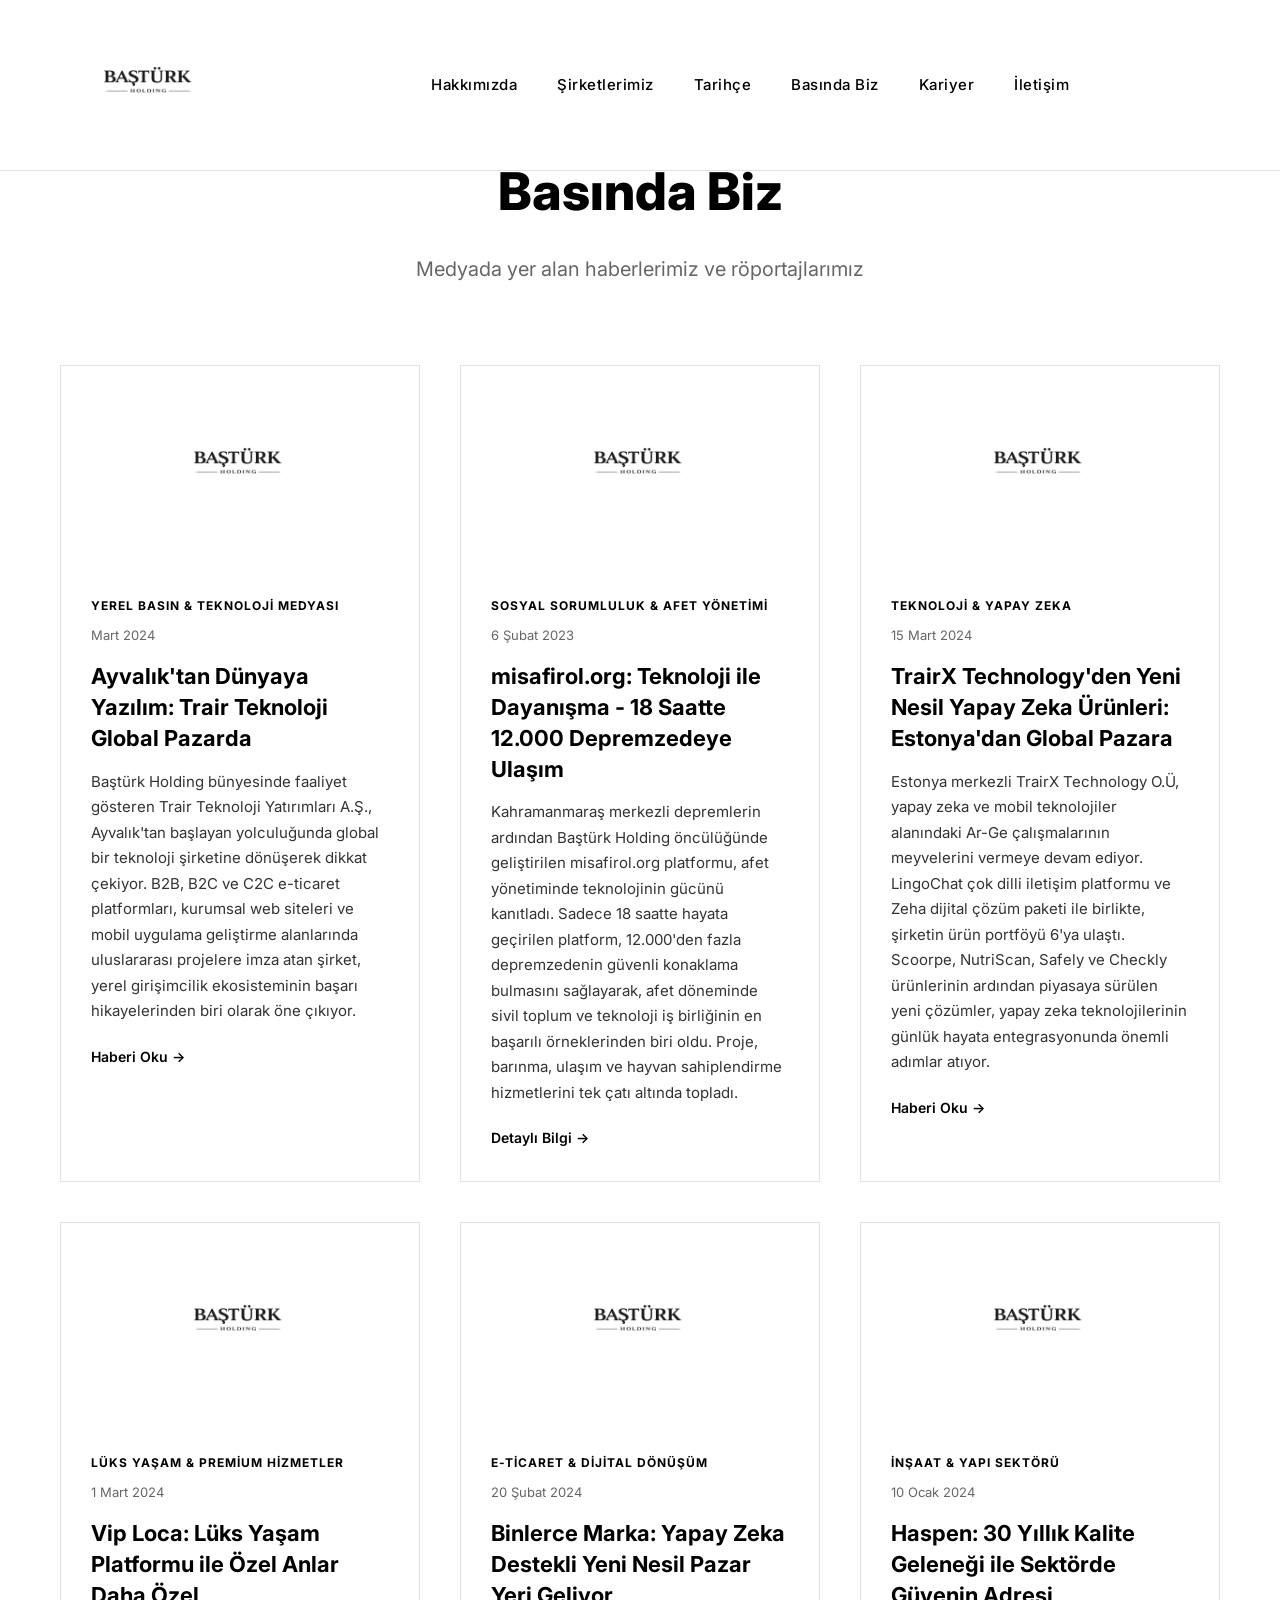
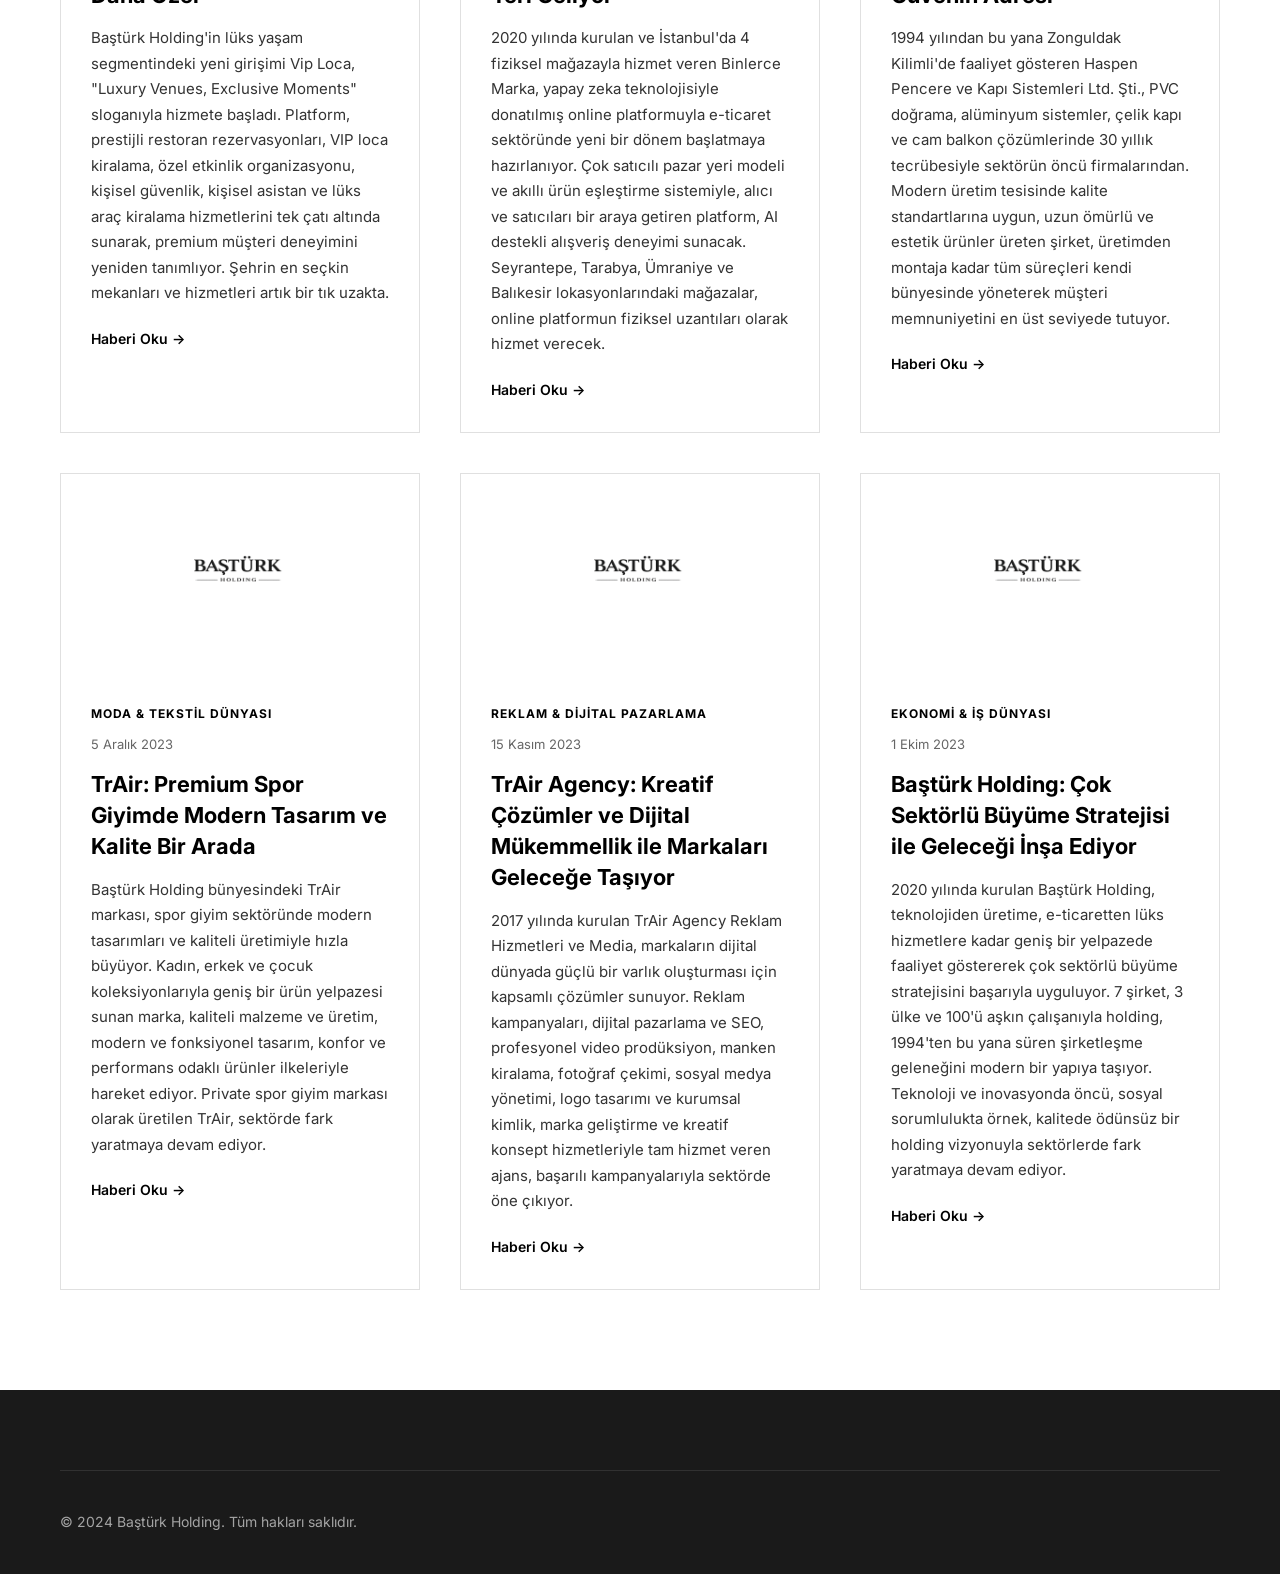
==== commit 48921fb3: "Enhance press content with professional and detailed descriptions" ====
--- a/basinda-biz.html
+++ b/basinda-biz.html
@@ -123,131 +123,131 @@
                         <img src="logo.png" alt="Baştürk Holding" style="width: 100%; height: 100%; object-fit: contain; padding: 40px; background-color: #fff;">
                     </div>
                     <div class="press-content">
-                        <div class="press-source">Yerel Basın</div>
+                        <div class="press-source">Yerel Basın & Teknoloji Medyası</div>
                         <div class="press-date">Mart 2024</div>
-                        <h3 class="press-title">Ayvalık'tan Dünyaya Yazılım: Trair Teknoloji</h3>
-                        <p class="press-excerpt">
-                            Ayvalık'ta kurulan Trair Teknoloji, yerel bir girişimden global bir teknoloji şirketine dönüşüm hikayesiyle dikkat çekiyor. Şirket, yazılım ve teknoloji alanında uluslararası projelere imza atıyor.
-                        </p>
-                        <a href="#" class="press-link">Haberi Oku →</a>
-                    </div>
-                </article>
-
-                <article class="press-card">
-                    <div class="press-image">
-                        <img src="logo.png" alt="Baştürk Holding" style="width: 100%; height: 100%; object-fit: contain; padding: 40px; background-color: #fff;">
-                    </div>
-                    <div class="press-content">
-                        <div class="press-source">Ekonomi Haber</div>
+                        <h3 class="press-title">Ayvalık'tan Dünyaya Yazılım: Trair Teknoloji Global Pazarda</h3>
+                        <p class="press-excerpt">
+                            Baştürk Holding bünyesinde faaliyet gösteren Trair Teknoloji Yatırımları A.Ş., Ayvalık'tan başlayan yolculuğunda global bir teknoloji şirketine dönüşerek dikkat çekiyor. B2B, B2C ve C2C e-ticaret platformları, kurumsal web siteleri ve mobil uygulama geliştirme alanlarında uluslararası projelere imza atan şirket, yerel girişimcilik ekosisteminin başarı hikayelerinden biri olarak öne çıkıyor.
+                        </p>
+                        <a href="#" class="press-link">Haberi Oku →</a>
+                    </div>
+                </article>
+
+                <article class="press-card">
+                    <div class="press-image">
+                        <img src="logo.png" alt="Baştürk Holding" style="width: 100%; height: 100%; object-fit: contain; padding: 40px; background-color: #fff;">
+                    </div>
+                    <div class="press-content">
+                        <div class="press-source">Sosyal Sorumluluk & Afet Yönetimi</div>
                         <div class="press-date">6 Şubat 2023</div>
-                        <h3 class="press-title">misafirol.org: Depremzedelere 18 Saatte Çözüm</h3>
-                        <p class="press-excerpt">
-                            Baştürk Holding'in geliştirdiği misafirol.org platformu, deprem felaketi sonrası 18 saatte hayata geçirildi ve 12.000 depremzedenin güvenli konaklama bulmasını sağladı.
-                        </p>
-                        <a href="#" class="press-link">Haberi Oku →</a>
-                    </div>
-                </article>
-
-                <article class="press-card">
-                    <div class="press-image">
-                        <img src="logo.png" alt="Baştürk Holding" style="width: 100%; height: 100%; object-fit: contain; padding: 40px; background-color: #fff;">
-                    </div>
-                    <div class="press-content">
-                        <div class="press-source">Teknoloji Dünyası</div>
+                        <h3 class="press-title">misafirol.org: Teknoloji ile Dayanışma - 18 Saatte 12.000 Depremzedeye Ulaşım</h3>
+                        <p class="press-excerpt">
+                            Kahramanmaraş merkezli depremlerin ardından Baştürk Holding öncülüğünde geliştirilen misafirol.org platformu, afet yönetiminde teknolojinin gücünü kanıtladı. Sadece 18 saatte hayata geçirilen platform, 12.000'den fazla depremzedenin güvenli konaklama bulmasını sağlayarak, afet döneminde sivil toplum ve teknoloji iş birliğinin en başarılı örneklerinden biri oldu. Proje, barınma, ulaşım ve hayvan sahiplendirme hizmetlerini tek çatı altında topladı.
+                        </p>
+                        <a href="misafirol.html" class="press-link">Detaylı Bilgi →</a>
+                    </div>
+                </article>
+
+                <article class="press-card">
+                    <div class="press-image">
+                        <img src="logo.png" alt="Baştürk Holding" style="width: 100%; height: 100%; object-fit: contain; padding: 40px; background-color: #fff;">
+                    </div>
+                    <div class="press-content">
+                        <div class="press-source">Teknoloji & Yapay Zeka</div>
                         <div class="press-date">15 Mart 2024</div>
-                        <h3 class="press-title">TrairX Technology'den Yeni Yapay Zeka Ürünleri</h3>
-                        <p class="press-excerpt">
-                            Estonya merkezli TrairX Technology, LingoChat ve Zeha ürünlerini piyasaya sürdü. Yapay zeka destekli çözümler büyük ilgi görüyor.
-                        </p>
-                        <a href="#" class="press-link">Haberi Oku →</a>
-                    </div>
-                </article>
-
-                <article class="press-card">
-                    <div class="press-image">
-                        <img src="logo.png" alt="Baştürk Holding" style="width: 100%; height: 100%; object-fit: contain; padding: 40px; background-color: #fff;">
-                    </div>
-                    <div class="press-content">
-                        <div class="press-source">İş Dünyası</div>
+                        <h3 class="press-title">TrairX Technology'den Yeni Nesil Yapay Zeka Ürünleri: Estonya'dan Global Pazara</h3>
+                        <p class="press-excerpt">
+                            Estonya merkezli TrairX Technology O.Ü, yapay zeka ve mobil teknolojiler alanındaki Ar-Ge çalışmalarının meyvelerini vermeye devam ediyor. LingoChat çok dilli iletişim platformu ve Zeha dijital çözüm paketi ile birlikte, şirketin ürün portföyü 6'ya ulaştı. Scoorpe, NutriScan, Safely ve Checkly ürünlerinin ardından piyasaya sürülen yeni çözümler, yapay zeka teknolojilerinin günlük hayata entegrasyonunda önemli adımlar atıyor.
+                        </p>
+                        <a href="#" class="press-link">Haberi Oku →</a>
+                    </div>
+                </article>
+
+                <article class="press-card">
+                    <div class="press-image">
+                        <img src="logo.png" alt="Baştürk Holding" style="width: 100%; height: 100%; object-fit: contain; padding: 40px; background-color: #fff;">
+                    </div>
+                    <div class="press-content">
+                        <div class="press-source">Lüks Yaşam & Premium Hizmetler</div>
                         <div class="press-date">1 Mart 2024</div>
-                        <h3 class="press-title">Vip Loca: Lüks Yaşam Platformu Hizmete Başladı</h3>
-                        <p class="press-excerpt">
-                            Baştürk Holding'in yeni girişimi Vip Loca, lüks restoran rezervasyonları ve VIP araç kiralama hizmetleriyle dikkat çekiyor.
-                        </p>
-                        <a href="#" class="press-link">Haberi Oku →</a>
-                    </div>
-                </article>
-
-                <article class="press-card">
-                    <div class="press-image">
-                        <img src="logo.png" alt="Baştürk Holding" style="width: 100%; height: 100%; object-fit: contain; padding: 40px; background-color: #fff;">
-                    </div>
-                    <div class="press-content">
-                        <div class="press-source">E-Ticaret Magazin</div>
+                        <h3 class="press-title">Vip Loca: Lüks Yaşam Platformu ile Özel Anlar Daha Özel</h3>
+                        <p class="press-excerpt">
+                            Baştürk Holding'in lüks yaşam segmentindeki yeni girişimi Vip Loca, "Luxury Venues, Exclusive Moments" sloganıyla hizmete başladı. Platform, prestijli restoran rezervasyonları, VIP loca kiralama, özel etkinlik organizasyonu, kişisel güvenlik, kişisel asistan ve lüks araç kiralama hizmetlerini tek çatı altında sunarak, premium müşteri deneyimini yeniden tanımlıyor. Şehrin en seçkin mekanları ve hizmetleri artık bir tık uzakta.
+                        </p>
+                        <a href="#" class="press-link">Haberi Oku →</a>
+                    </div>
+                </article>
+
+                <article class="press-card">
+                    <div class="press-image">
+                        <img src="logo.png" alt="Baştürk Holding" style="width: 100%; height: 100%; object-fit: contain; padding: 40px; background-color: #fff;">
+                    </div>
+                    <div class="press-content">
+                        <div class="press-source">E-Ticaret & Dijital Dönüşüm</div>
                         <div class="press-date">20 Şubat 2024</div>
-                        <h3 class="press-title">Binlerce Marka: AI Destekli Pazar Yeri Geliyor</h3>
-                        <p class="press-excerpt">
-                            Yapay zeka teknolojisiyle donatılan Binlerce Marka platformu, e-ticaret sektöründe yeni bir dönem başlatmaya hazırlanıyor.
-                        </p>
-                        <a href="#" class="press-link">Haberi Oku →</a>
-                    </div>
-                </article>
-
-                <article class="press-card">
-                    <div class="press-image">
-                        <img src="logo.png" alt="Baştürk Holding" style="width: 100%; height: 100%; object-fit: contain; padding: 40px; background-color: #fff;">
-                    </div>
-                    <div class="press-content">
-                        <div class="press-source">İnşaat ve Yapı</div>
+                        <h3 class="press-title">Binlerce Marka: Yapay Zeka Destekli Yeni Nesil Pazar Yeri Geliyor</h3>
+                        <p class="press-excerpt">
+                            2020 yılında kurulan ve İstanbul'da 4 fiziksel mağazayla hizmet veren Binlerce Marka, yapay zeka teknolojisiyle donatılmış online platformuyla e-ticaret sektöründe yeni bir dönem başlatmaya hazırlanıyor. Çok satıcılı pazar yeri modeli ve akıllı ürün eşleştirme sistemiyle, alıcı ve satıcıları bir araya getiren platform, AI destekli alışveriş deneyimi sunacak. Seyrantepe, Tarabya, Ümraniye ve Balıkesir lokasyonlarındaki mağazalar, online platformun fiziksel uzantıları olarak hizmet verecek.
+                        </p>
+                        <a href="#" class="press-link">Haberi Oku →</a>
+                    </div>
+                </article>
+
+                <article class="press-card">
+                    <div class="press-image">
+                        <img src="logo.png" alt="Baştürk Holding" style="width: 100%; height: 100%; object-fit: contain; padding: 40px; background-color: #fff;">
+                    </div>
+                    <div class="press-content">
+                        <div class="press-source">İnşaat & Yapı Sektörü</div>
                         <div class="press-date">10 Ocak 2024</div>
-                        <h3 class="press-title">Haspen: 30 Yıllık Kalite Geleneği</h3>
-                        <p class="press-excerpt">
-                            1994'ten bu yana PVC ve alüminyum sistemler üreten Haspen, sektörde kalite ve güvenin adresi olmaya devam ediyor.
-                        </p>
-                        <a href="#" class="press-link">Haberi Oku →</a>
-                    </div>
-                </article>
-
-                <article class="press-card">
-                    <div class="press-image">
-                        <img src="logo.png" alt="Baştürk Holding" style="width: 100%; height: 100%; object-fit: contain; padding: 40px; background-color: #fff;">
-                    </div>
-                    <div class="press-content">
-                        <div class="press-source">Moda & Tekstil</div>
+                        <h3 class="press-title">Haspen: 30 Yıllık Kalite Geleneği ile Sektörde Güvenin Adresi</h3>
+                        <p class="press-excerpt">
+                            1994 yılından bu yana Zonguldak Kilimli'de faaliyet gösteren Haspen Pencere ve Kapı Sistemleri Ltd. Şti., PVC doğrama, alüminyum sistemler, çelik kapı ve cam balkon çözümlerinde 30 yıllık tecrübesiyle sektörün öncü firmalarından. Modern üretim tesisinde kalite standartlarına uygun, uzun ömürlü ve estetik ürünler üreten şirket, üretimden montaja kadar tüm süreçleri kendi bünyesinde yöneterek müşteri memnuniyetini en üst seviyede tutuyor.
+                        </p>
+                        <a href="#" class="press-link">Haberi Oku →</a>
+                    </div>
+                </article>
+
+                <article class="press-card">
+                    <div class="press-image">
+                        <img src="logo.png" alt="Baştürk Holding" style="width: 100%; height: 100%; object-fit: contain; padding: 40px; background-color: #fff;">
+                    </div>
+                    <div class="press-content">
+                        <div class="press-source">Moda & Tekstil Dünyası</div>
                         <div class="press-date">5 Aralık 2023</div>
-                        <h3 class="press-title">TrAir: Spor Giyimde Yeni Soluk</h3>
-                        <p class="press-excerpt">
-                            Modern tasarımları ve kaliteli üretimiyle TrAir markası, spor giyim sektöründe hızla büyüyor.
-                        </p>
-                        <a href="#" class="press-link">Haberi Oku →</a>
-                    </div>
-                </article>
-
-                <article class="press-card">
-                    <div class="press-image">
-                        <img src="logo.png" alt="Baştürk Holding" style="width: 100%; height: 100%; object-fit: contain; padding: 40px; background-color: #fff;">
-                    </div>
-                    <div class="press-content">
-                        <div class="press-source">Reklam Dünyası</div>
+                        <h3 class="press-title">TrAir: Premium Spor Giyimde Modern Tasarım ve Kalite Bir Arada</h3>
+                        <p class="press-excerpt">
+                            Baştürk Holding bünyesindeki TrAir markası, spor giyim sektöründe modern tasarımları ve kaliteli üretimiyle hızla büyüyor. Kadın, erkek ve çocuk koleksiyonlarıyla geniş bir ürün yelpazesi sunan marka, kaliteli malzeme ve üretim, modern ve fonksiyonel tasarım, konfor ve performans odaklı ürünler ilkeleriyle hareket ediyor. Private spor giyim markası olarak üretilen TrAir, sektörde fark yaratmaya devam ediyor.
+                        </p>
+                        <a href="#" class="press-link">Haberi Oku →</a>
+                    </div>
+                </article>
+
+                <article class="press-card">
+                    <div class="press-image">
+                        <img src="logo.png" alt="Baştürk Holding" style="width: 100%; height: 100%; object-fit: contain; padding: 40px; background-color: #fff;">
+                    </div>
+                    <div class="press-content">
+                        <div class="press-source">Reklam & Dijital Pazarlama</div>
                         <div class="press-date">15 Kasım 2023</div>
-                        <h3 class="press-title">TrAir Agency: Dijital Pazarlamada Fark Yaratan Ajans</h3>
-                        <p class="press-excerpt">
-                            Kreatif çözümleri ve başarılı kampanyalarıyla TrAir Agency, markaların dijital dönüşümüne öncülük ediyor.
-                        </p>
-                        <a href="#" class="press-link">Haberi Oku →</a>
-                    </div>
-                </article>
-
-                <article class="press-card">
-                    <div class="press-image">
-                        <img src="logo.png" alt="Baştürk Holding" style="width: 100%; height: 100%; object-fit: contain; padding: 40px; background-color: #fff;">
-                    </div>
-                    <div class="press-content">
-                        <div class="press-source">Girişim Haber</div>
+                        <h3 class="press-title">TrAir Agency: Kreatif Çözümler ve Dijital Mükemmellik ile Markaları Geleceğe Taşıyor</h3>
+                        <p class="press-excerpt">
+                            2017 yılında kurulan TrAir Agency Reklam Hizmetleri ve Media, markaların dijital dünyada güçlü bir varlık oluşturması için kapsamlı çözümler sunuyor. Reklam kampanyaları, dijital pazarlama ve SEO, profesyonel video prodüksiyon, manken kiralama, fotoğraf çekimi, sosyal medya yönetimi, logo tasarımı ve kurumsal kimlik, marka geliştirme ve kreatif konsept hizmetleriyle tam hizmet veren ajans, başarılı kampanyalarıyla sektörde öne çıkıyor.
+                        </p>
+                        <a href="#" class="press-link">Haberi Oku →</a>
+                    </div>
+                </article>
+
+                <article class="press-card">
+                    <div class="press-image">
+                        <img src="logo.png" alt="Baştürk Holding" style="width: 100%; height: 100%; object-fit: contain; padding: 40px; background-color: #fff;">
+                    </div>
+                    <div class="press-content">
+                        <div class="press-source">Ekonomi & İş Dünyası</div>
                         <div class="press-date">1 Ekim 2023</div>
-                        <h3 class="press-title">Baştürk Holding: Çok Sektörlü Büyüme Stratejisi</h3>
-                        <p class="press-excerpt">
-                            Teknolojiden üretime, e-ticaretten lüks hizmetlere kadar geniş bir yelpazede faaliyet gösteren holding, büyüme hedeflerini açıkladı.
+                        <h3 class="press-title">Baştürk Holding: Çok Sektörlü Büyüme Stratejisi ile Geleceği İnşa Ediyor</h3>
+                        <p class="press-excerpt">
+                            2020 yılında kurulan Baştürk Holding, teknolojiden üretime, e-ticaretten lüks hizmetlere kadar geniş bir yelpazede faaliyet göstererek çok sektörlü büyüme stratejisini başarıyla uyguluyor. 7 şirket, 3 ülke ve 100'ü aşkın çalışanıyla holding, 1994'ten bu yana süren şirketleşme geleneğini modern bir yapıya taşıyor. Teknoloji ve inovasyonda öncü, sosyal sorumlulukta örnek, kalitede ödünsüz bir holding vizyonuyla sektörlerde fark yaratmaya devam ediyor.
                         </p>
                         <a href="#" class="press-link">Haberi Oku →</a>
                     </div>
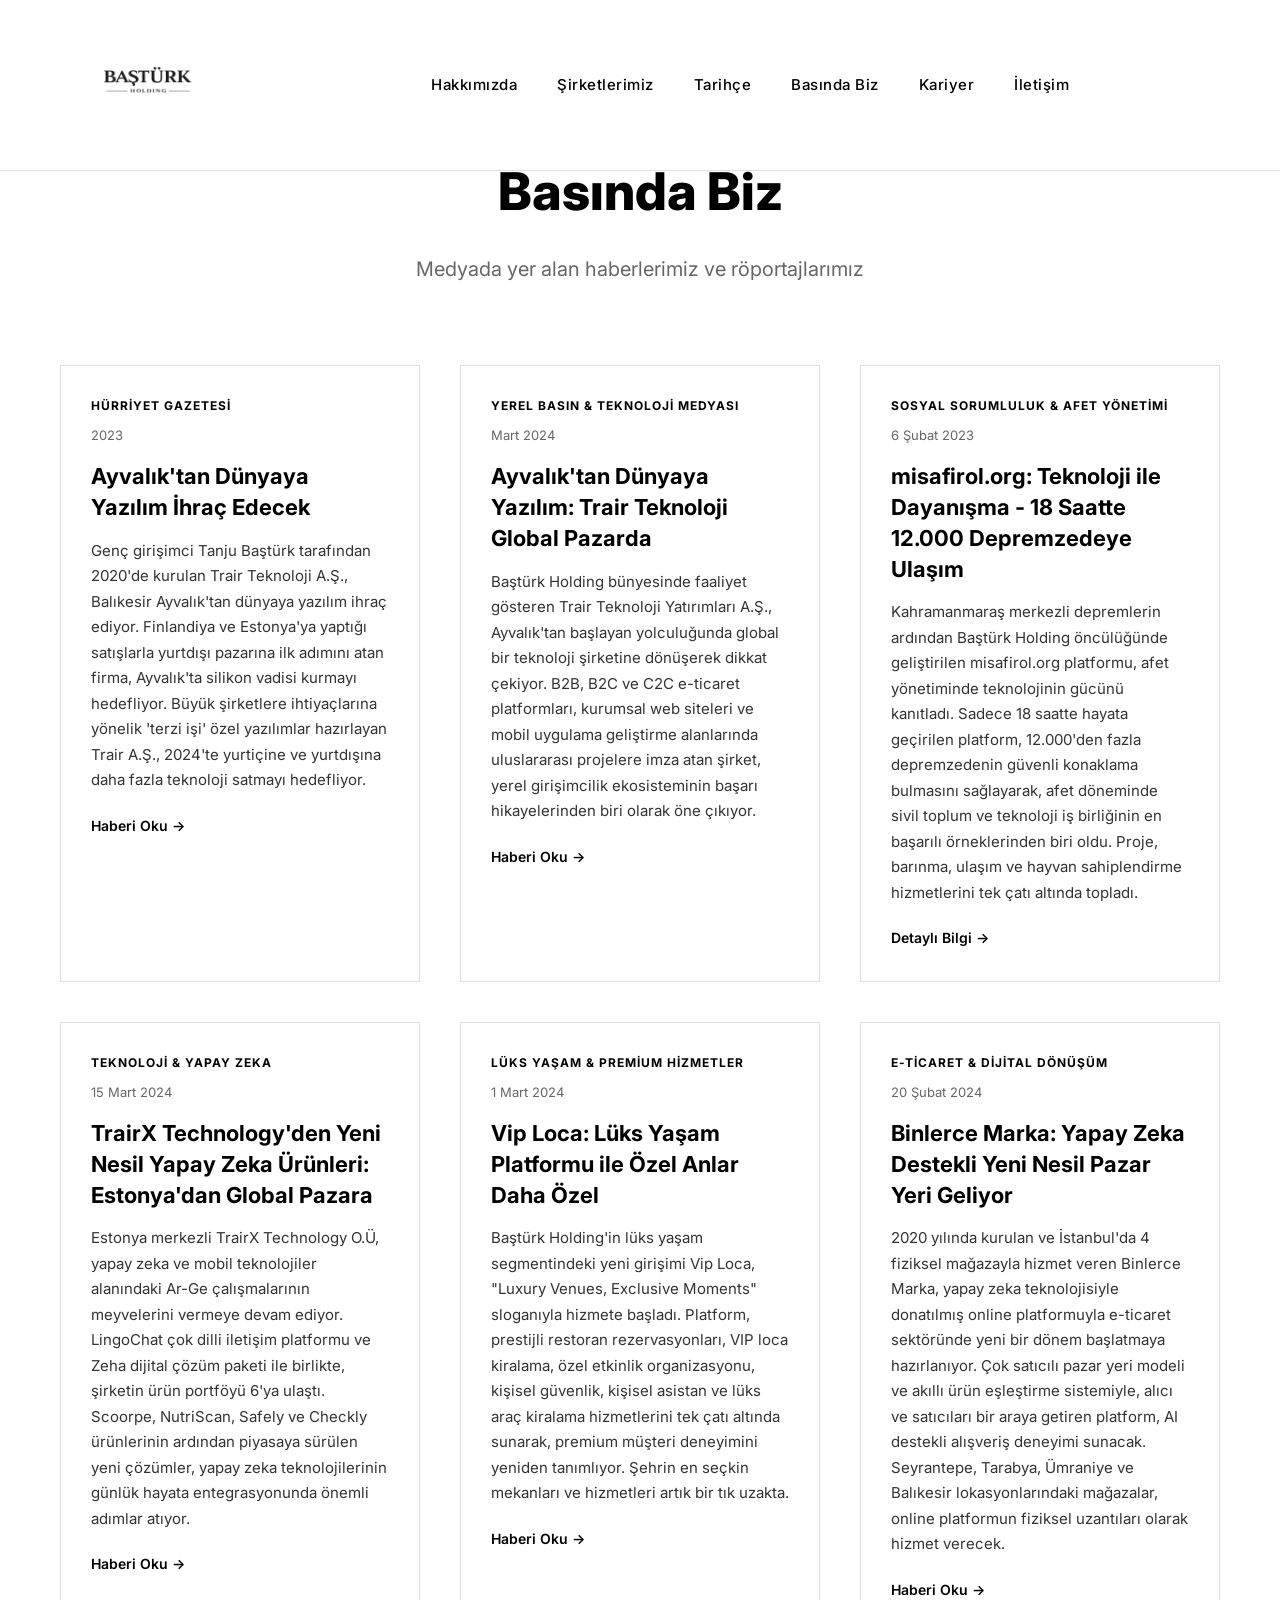
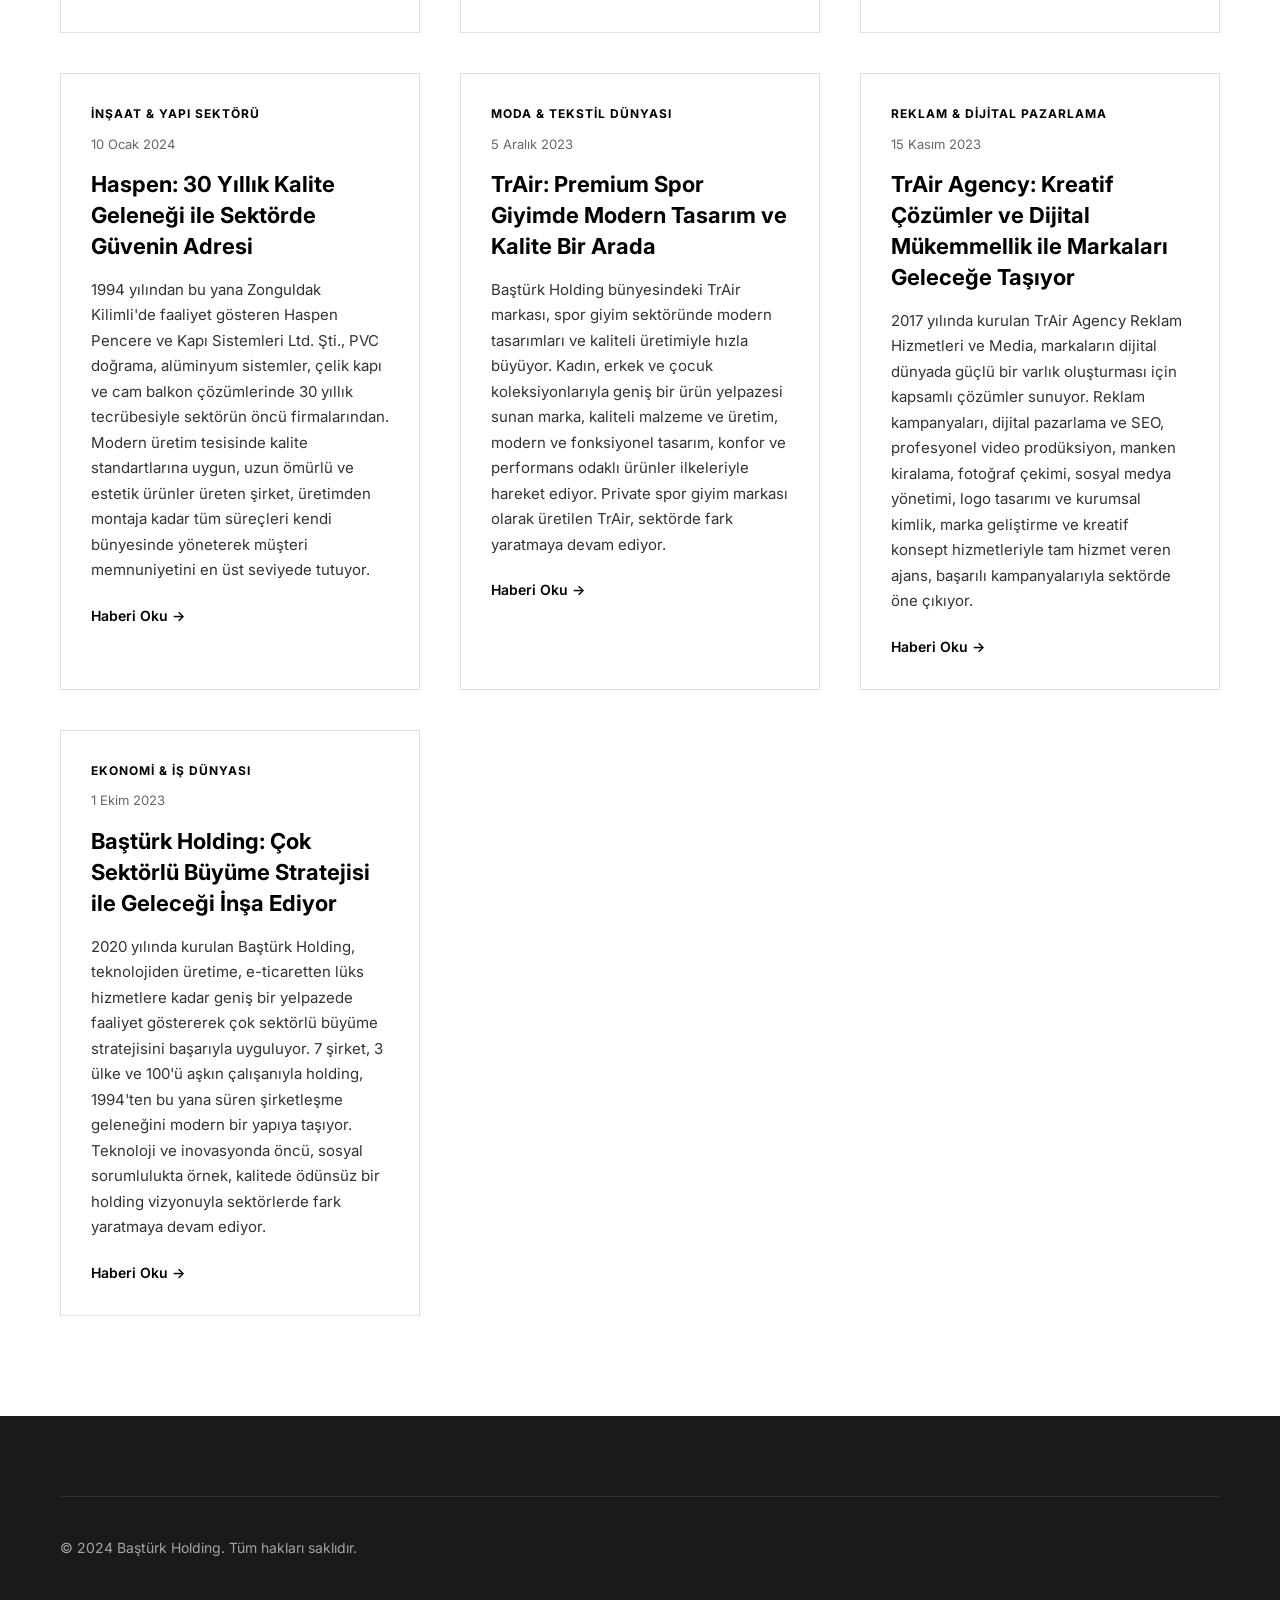
==== commit 084c4214: "feat: Gelişmiş animasyonlar, çalışan formlar ve teşekkür sayfası eklendi - Legea logosu düzeltildi (" ====
--- a/basinda-biz.html
+++ b/basinda-biz.html
@@ -41,16 +41,6 @@
         .press-card:hover {
             transform: translateY(-10px);
             box-shadow: 0 20px 60px rgba(0, 0, 0, 0.12);
-        }
-        .press-image {
-            width: 100%;
-            height: 200px;
-            background: linear-gradient(135deg, #f5f5f5 0%, #e0e0e0 100%);
-            display: flex;
-            align-items: center;
-            justify-content: center;
-            font-size: 48px;
-            color: #ccc;
         }
         .press-content {
             padding: 30px;
@@ -119,9 +109,18 @@
 
             <div class="press-grid">
                 <article class="press-card">
-                    <div class="press-image">
-                        <img src="logo.png" alt="Baştürk Holding" style="width: 100%; height: 100%; object-fit: contain; padding: 40px; background-color: #fff;">
-                    </div>
+                    <div class="press-content">
+                        <div class="press-source">Hürriyet Gazetesi</div>
+                        <div class="press-date">2023</div>
+                        <h3 class="press-title">Ayvalık'tan Dünyaya Yazılım İhraç Edecek</h3>
+                        <p class="press-excerpt">
+                            Genç girişimci Tanju Baştürk tarafından 2020'de kurulan Trair Teknoloji A.Ş., Balıkesir Ayvalık'tan dünyaya yazılım ihraç ediyor. Finlandiya ve Estonya'ya yaptığı satışlarla yurtdışı pazarına ilk adımını atan firma, Ayvalık'ta silikon vadisi kurmayı hedefliyor. Büyük şirketlere ihtiyaçlarına yönelik 'terzi işi' özel yazılımlar hazırlayan Trair A.Ş., 2024'te yurtiçine ve yurtdışına daha fazla teknoloji satmayı hedefliyor.
+                        </p>
+                        <a href="https://www.hurriyet.com.tr/yazarlar/adnan-kaya/ayvaliktan-dunyaya-yazilim-ihrac-edecek-42389030" target="_blank" rel="noopener noreferrer" class="press-link">Haberi Oku →</a>
+                    </div>
+                </article>
+
+                <article class="press-card">
                     <div class="press-content">
                         <div class="press-source">Yerel Basın & Teknoloji Medyası</div>
                         <div class="press-date">Mart 2024</div>
@@ -134,9 +133,6 @@
                 </article>
 
                 <article class="press-card">
-                    <div class="press-image">
-                        <img src="logo.png" alt="Baştürk Holding" style="width: 100%; height: 100%; object-fit: contain; padding: 40px; background-color: #fff;">
-                    </div>
                     <div class="press-content">
                         <div class="press-source">Sosyal Sorumluluk & Afet Yönetimi</div>
                         <div class="press-date">6 Şubat 2023</div>
@@ -149,9 +145,6 @@
                 </article>
 
                 <article class="press-card">
-                    <div class="press-image">
-                        <img src="logo.png" alt="Baştürk Holding" style="width: 100%; height: 100%; object-fit: contain; padding: 40px; background-color: #fff;">
-                    </div>
                     <div class="press-content">
                         <div class="press-source">Teknoloji & Yapay Zeka</div>
                         <div class="press-date">15 Mart 2024</div>
@@ -164,9 +157,6 @@
                 </article>
 
                 <article class="press-card">
-                    <div class="press-image">
-                        <img src="logo.png" alt="Baştürk Holding" style="width: 100%; height: 100%; object-fit: contain; padding: 40px; background-color: #fff;">
-                    </div>
                     <div class="press-content">
                         <div class="press-source">Lüks Yaşam & Premium Hizmetler</div>
                         <div class="press-date">1 Mart 2024</div>
@@ -179,9 +169,6 @@
                 </article>
 
                 <article class="press-card">
-                    <div class="press-image">
-                        <img src="logo.png" alt="Baştürk Holding" style="width: 100%; height: 100%; object-fit: contain; padding: 40px; background-color: #fff;">
-                    </div>
                     <div class="press-content">
                         <div class="press-source">E-Ticaret & Dijital Dönüşüm</div>
                         <div class="press-date">20 Şubat 2024</div>
@@ -194,9 +181,6 @@
                 </article>
 
                 <article class="press-card">
-                    <div class="press-image">
-                        <img src="logo.png" alt="Baştürk Holding" style="width: 100%; height: 100%; object-fit: contain; padding: 40px; background-color: #fff;">
-                    </div>
                     <div class="press-content">
                         <div class="press-source">İnşaat & Yapı Sektörü</div>
                         <div class="press-date">10 Ocak 2024</div>
@@ -209,9 +193,6 @@
                 </article>
 
                 <article class="press-card">
-                    <div class="press-image">
-                        <img src="logo.png" alt="Baştürk Holding" style="width: 100%; height: 100%; object-fit: contain; padding: 40px; background-color: #fff;">
-                    </div>
                     <div class="press-content">
                         <div class="press-source">Moda & Tekstil Dünyası</div>
                         <div class="press-date">5 Aralık 2023</div>
@@ -224,9 +205,6 @@
                 </article>
 
                 <article class="press-card">
-                    <div class="press-image">
-                        <img src="logo.png" alt="Baştürk Holding" style="width: 100%; height: 100%; object-fit: contain; padding: 40px; background-color: #fff;">
-                    </div>
                     <div class="press-content">
                         <div class="press-source">Reklam & Dijital Pazarlama</div>
                         <div class="press-date">15 Kasım 2023</div>
@@ -239,9 +217,6 @@
                 </article>
 
                 <article class="press-card">
-                    <div class="press-image">
-                        <img src="logo.png" alt="Baştürk Holding" style="width: 100%; height: 100%; object-fit: contain; padding: 40px; background-color: #fff;">
-                    </div>
                     <div class="press-content">
                         <div class="press-source">Ekonomi & İş Dünyası</div>
                         <div class="press-date">1 Ekim 2023</div>
--- a/style.css
+++ b/style.css
@@ -1422,12 +1422,348 @@
 .fade-in {
     opacity: 0;
     transform: translateY(30px);
-    transition: all 0.8s ease;
+    transition: all 0.8s cubic-bezier(0.4, 0, 0.2, 1);
 }
 
 .fade-in.visible {
     opacity: 1;
     transform: translateY(0);
+}
+
+/* Slide in from left */
+.slide-in-left {
+    opacity: 0;
+    transform: translateX(-50px);
+    transition: all 0.8s cubic-bezier(0.4, 0, 0.2, 1);
+}
+
+.slide-in-left.visible {
+    opacity: 1;
+    transform: translateX(0);
+}
+
+/* Slide in from right */
+.slide-in-right {
+    opacity: 0;
+    transform: translateX(50px);
+    transition: all 0.8s cubic-bezier(0.4, 0, 0.2, 1);
+}
+
+.slide-in-right.visible {
+    opacity: 1;
+    transform: translateX(0);
+}
+
+/* Scale up animation */
+.scale-up {
+    opacity: 0;
+    transform: scale(0.9);
+    transition: all 0.6s cubic-bezier(0.4, 0, 0.2, 1);
+}
+
+.scale-up.visible {
+    opacity: 1;
+    transform: scale(1);
+}
+
+/* Enhanced company card hover */
+.company-card {
+    transition: all 0.4s cubic-bezier(0.4, 0, 0.2, 1);
+    position: relative;
+    overflow: hidden;
+}
+
+.company-card::before {
+    content: '';
+    position: absolute;
+    top: 0;
+    left: -100%;
+    width: 100%;
+    height: 100%;
+    background: linear-gradient(90deg, transparent, rgba(255,255,255,0.1), transparent);
+    transition: left 0.6s;
+}
+
+.company-card:hover::before {
+    left: 100%;
+}
+
+.company-card:hover {
+    transform: translateY(-10px) scale(1.02);
+    box-shadow: 0 20px 60px rgba(0, 0, 0, 0.15);
+}
+
+.company-card:hover .company-icon {
+    transform: scale(1.1) rotate(5deg);
+}
+
+.company-icon {
+    transition: all 0.4s cubic-bezier(0.4, 0, 0.2, 1);
+}
+
+/* Smooth scroll behavior */
+html {
+    scroll-behavior: smooth;
+}
+
+/* Page load animations */
+@keyframes fadeInUp {
+    from {
+        opacity: 0;
+        transform: translateY(30px);
+    }
+    to {
+        opacity: 1;
+        transform: translateY(0);
+    }
+}
+
+@keyframes fadeInDown {
+    from {
+        opacity: 0;
+        transform: translateY(-30px);
+    }
+    to {
+        opacity: 1;
+        transform: translateY(0);
+    }
+}
+
+@keyframes fadeInLeft {
+    from {
+        opacity: 0;
+        transform: translateX(-30px);
+    }
+    to {
+        opacity: 1;
+        transform: translateX(0);
+    }
+}
+
+@keyframes fadeInRight {
+    from {
+        opacity: 0;
+        transform: translateX(30px);
+    }
+    to {
+        opacity: 1;
+        transform: translateX(0);
+    }
+}
+
+@keyframes scaleIn {
+    from {
+        opacity: 0;
+        transform: scale(0.9);
+    }
+    to {
+        opacity: 1;
+        transform: scale(1);
+    }
+}
+
+@keyframes slideInFromBottom {
+    from {
+        opacity: 0;
+        transform: translateY(50px);
+    }
+    to {
+        opacity: 1;
+        transform: translateY(0);
+    }
+}
+
+/* Apply animations on page load */
+.hero-content {
+    animation: fadeInUp 1s ease-out 0.3s both;
+}
+
+.hero-badge {
+    animation: fadeInDown 0.8s ease-out 0.5s both;
+}
+
+.hero-subtitle {
+    animation: fadeInUp 0.8s ease-out 0.7s both;
+}
+
+.hero-description {
+    animation: fadeInUp 0.8s ease-out 0.9s both;
+}
+
+.hero-buttons {
+    animation: fadeInUp 0.8s ease-out 1.1s both;
+}
+
+.section-header {
+    animation: fadeInLeft 0.8s ease-out both;
+}
+
+/* Stagger animation for stats */
+.stat-item:nth-child(1) {
+    animation: scaleIn 0.6s ease-out 0.2s both;
+}
+
+.stat-item:nth-child(2) {
+    animation: scaleIn 0.6s ease-out 0.4s both;
+}
+
+.stat-item:nth-child(3) {
+    animation: scaleIn 0.6s ease-out 0.6s both;
+}
+
+.stat-item:nth-child(4) {
+    animation: scaleIn 0.6s ease-out 0.8s both;
+}
+
+/* Timeline animation */
+.timeline-item {
+    opacity: 0;
+    transform: translateX(-30px);
+    transition: all 0.8s cubic-bezier(0.4, 0, 0.2, 1);
+}
+
+.timeline-item.visible {
+    opacity: 1;
+    transform: translateX(0);
+}
+
+.timeline-item:nth-child(even) {
+    transform: translateX(30px);
+}
+
+.timeline-item:nth-child(even).visible {
+    transform: translateX(0);
+}
+
+/* Button hover animations */
+.cta-button, .submit-btn, .company-link {
+    position: relative;
+    overflow: hidden;
+    transition: all 0.3s cubic-bezier(0.4, 0, 0.2, 1);
+}
+
+.cta-button::before, .submit-btn::before {
+    content: '';
+    position: absolute;
+    top: 50%;
+    left: 50%;
+    width: 0;
+    height: 0;
+    border-radius: 50%;
+    background: rgba(255, 255, 255, 0.1);
+    transform: translate(-50%, -50%);
+    transition: width 0.6s, height 0.6s;
+}
+
+.cta-button:hover::before, .submit-btn:hover::before {
+    width: 300px;
+    height: 300px;
+}
+
+/* News card enhanced hover */
+.news-card {
+    transition: all 0.4s cubic-bezier(0.4, 0, 0.2, 1);
+}
+
+.news-card:hover {
+    transform: translateY(-10px);
+    box-shadow: 0 20px 60px rgba(0, 0, 0, 0.15);
+}
+
+.news-card:hover .news-image {
+    transform: scale(1.05);
+}
+
+.news-image {
+    transition: transform 0.6s cubic-bezier(0.4, 0, 0.2, 1);
+}
+
+/* Filter button animation */
+.filter-btn {
+    position: relative;
+    transition: all 0.3s ease;
+}
+
+.filter-btn::after {
+    content: '';
+    position: absolute;
+    bottom: 0;
+    left: 50%;
+    width: 0;
+    height: 2px;
+    background: var(--primary-black);
+    transform: translateX(-50%);
+    transition: width 0.3s ease;
+}
+
+.filter-btn:hover::after,
+.filter-btn.active::after {
+    width: 100%;
+}
+
+/* Loading animation enhancement */
+.loader-text {
+    animation: pulse 1.5s ease-in-out infinite;
+}
+
+@keyframes pulse {
+    0%, 100% {
+        opacity: 1;
+    }
+    50% {
+        opacity: 0.5;
+    }
+}
+
+/* Scroll indicator animation */
+.scroll-indicator {
+    animation: bounce 2s infinite;
+}
+
+@keyframes bounce {
+    0%, 20%, 50%, 80%, 100% {
+        transform: translateY(0);
+    }
+    40% {
+        transform: translateY(-10px);
+    }
+    60% {
+        transform: translateY(-5px);
+    }
+}
+
+/* Form input focus animation */
+.form-group input:focus,
+.form-group textarea:focus {
+    transform: translateY(-2px);
+    box-shadow: 0 8px 20px rgba(0, 0, 0, 0.1);
+}
+
+/* Gradient orbs animation */
+.gradient-orb {
+    animation: float 20s ease-in-out infinite;
+}
+
+.gradient-orb:nth-child(2) {
+    animation-delay: -5s;
+    animation-duration: 25s;
+}
+
+.gradient-orb:nth-child(3) {
+    animation-delay: -10s;
+    animation-duration: 30s;
+}
+
+@keyframes float {
+    0%, 100% {
+        transform: translate(0, 0) scale(1);
+    }
+    33% {
+        transform: translate(50px, -50px) scale(1.1);
+    }
+    66% {
+        transform: translate(-50px, 50px) scale(0.9);
+    }
 }
 
 /* Responsive Design */
